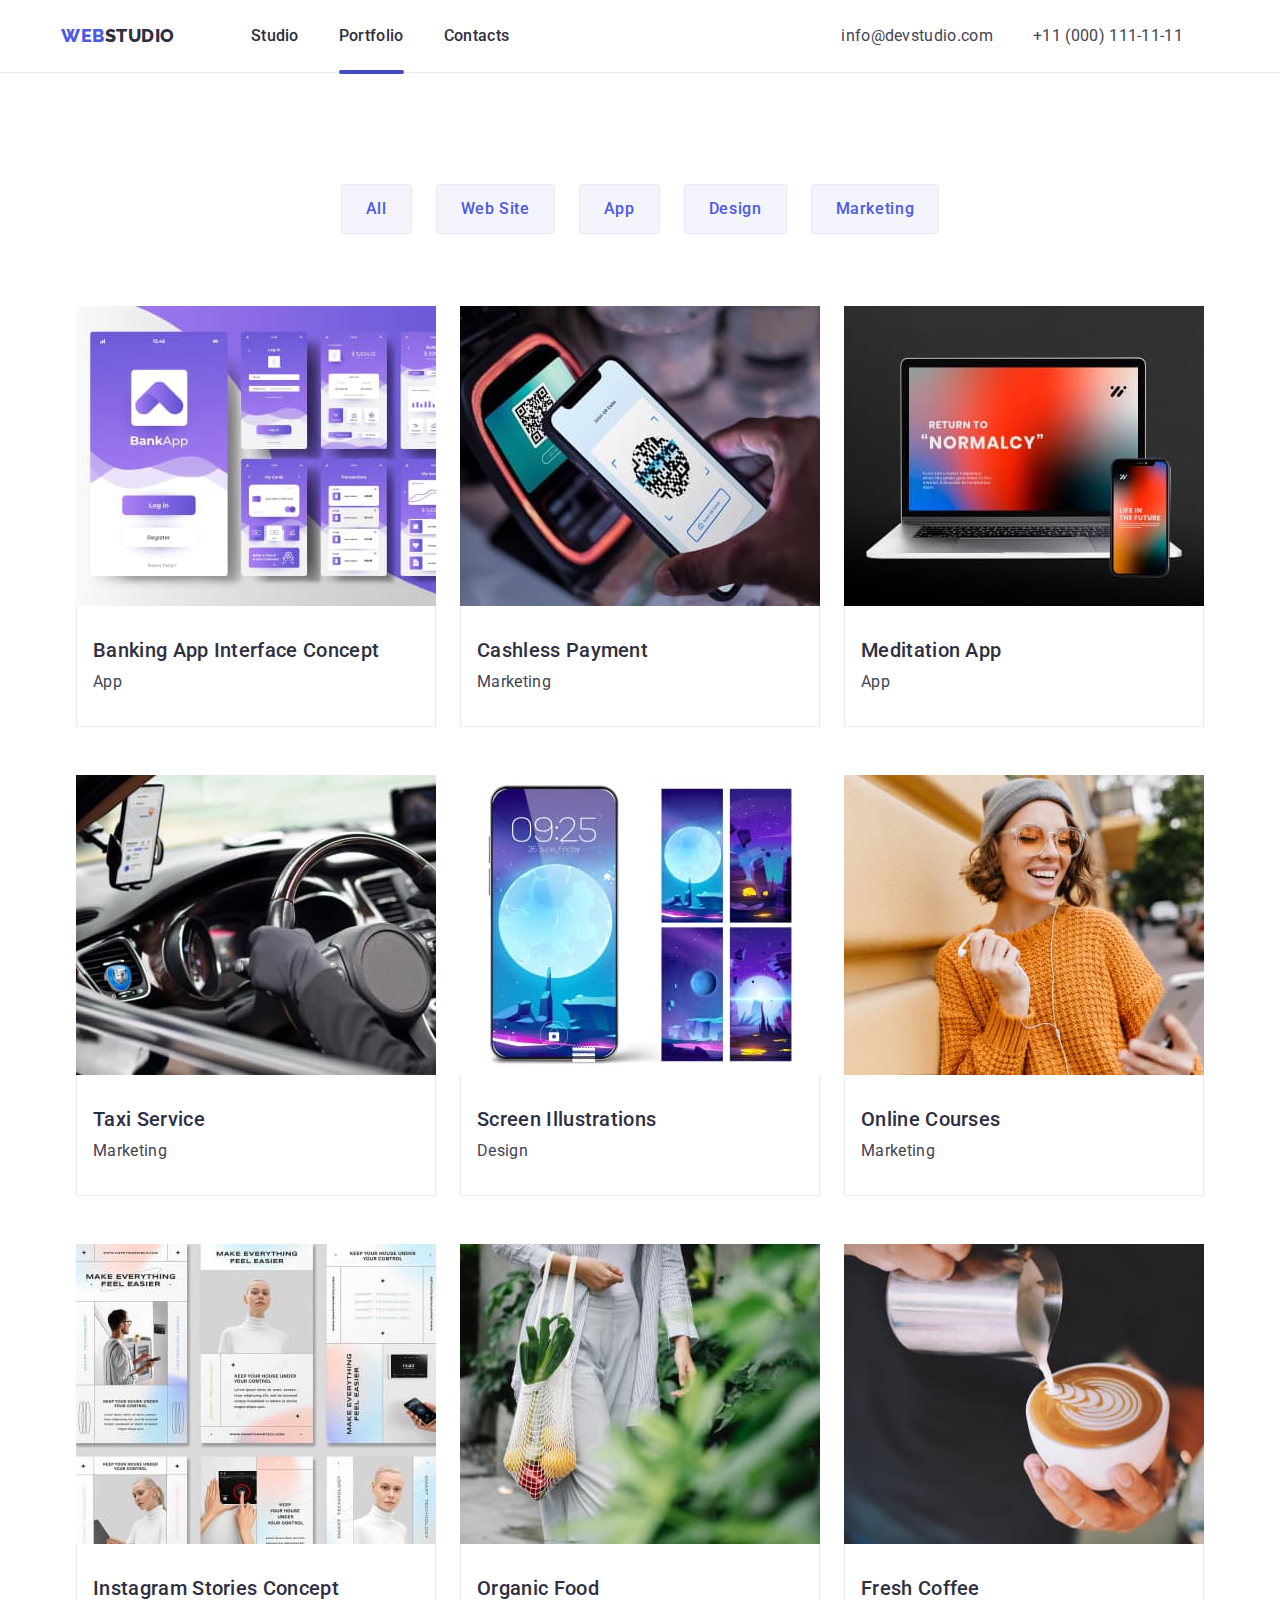
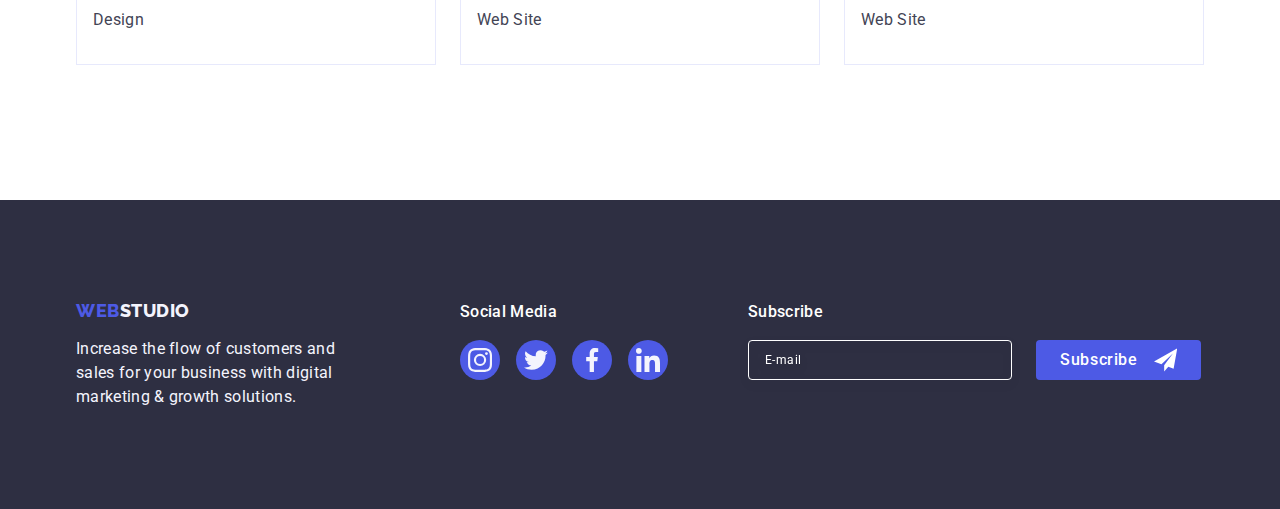
==== portfolio.html @ b453bfcc "initial" ====
<!DOCTYPE html>
<html lang="en">
<head>
  <meta charset="UTF-8">
    <meta name="viewport" content="width=device-width, initial-scale=1.0">
    <title>WEBSTUDIO</title>
    <link rel="preconnect" href="https://fonts.googleapis.com">
    <link rel="preconnect" href="https://fonts.gstatic.com" crossorigin>
    <link href="https://fonts.googleapis.com/css2?family=Roboto:wght@400;500;700;900&display=swap" rel="stylesheet">
    <link href="https://fonts.googleapis.com/css2?family=Raleway:wght@400;500;700;800;900&display=swap" rel="stylesheet">   
    <link rel="stylesheet" href="https://cdnjs.cloudflare.com/ajax/libs/modern-normalize/1.1.0/modern-normalize.min.css"/>
    <link rel="stylesheet" href="./css/styles.css" />
</head> 
  
<body>
  <header class="page-header">
    <div class="page-header-container">
      <nav class="page-navigation"> 
        <a href="./index.html" class="header-logo link">Web<span class="header-logo-second">Studio</span></a>
        <ul class="menu list">
          <li class="menu-item">
             <a href="./index.html" class="menu-link link">Studio</a></li>
          <li class="menu-item">
             <a href="./portfolio.html" class="menu-link link active">Portfolio</a></li>
          <li class="menu-item">
             <a href="" class="menu-link link">Contacts</a></li>
        </ul>
      </nav> 
      <address class="header-adress">
        <ul class="header-asdress-list list">
             <li class="menu-item">
               <a class="header-contacts link" href="mailto:info@devstudio.com">info@devstudio.com</a></li>
              <li class="menu-item">
                <a class="header-contacts link" href="tel:+110001111111">+11 (000) 111-11-11</a></li>
        </ul>
      </address>  
    </div>
  </header>
  
<main>
  <section class="portfolio">
   <div class="container">
    <h1 class="project-title">portfolio</h1>
    <ul class="portfolio-filter list">
          <li class="filter-item">
             <button class="filter-btn button" type="button">All</button></li>
          <li class="filter-item">
             <button class="filter-btn button" type="button">Web Site</button></li>
          <li class="filter-item">
             <button class="filter-btn button" type="button">App</button></li>
          <li class="filter-item">
              <button class="filter-btn button" type="button">Design</button></li>
          <li class="filter-item">
              <button class="filter-btn button" type="button">Marketing</button></li>
    </ul>

    <ul class="portfolio-projects-list list">
      <li class="projects-item">
        <a class="projects-link link" href="">
          <div class="project-image-wrapper">
          <img src="./img/8.jpg" width="360" alt="Banking App Interface Concept">
          <p class="overlay overlay-text">14 Stylish and User-Friendly App Design Concepts · Task Manager App · Calorie Tracker App · Exotic Fruit Ecommerce App · Cloud Storage App</p>
        </div>
          <div class="projects-text-content">
            <h2 class="section-title-projects">Banking App Interface Concept</h2>
            <p class="text-projects">App</p>
          </div>
        </a>
      </li>

      <li class="projects-item">
        <a class="projects-link link" href="">
          <div class="project-image-wrapper">
          <img src="./img/9.jpg" width="360" alt="Cashless Payment">
          <p class="overlay overlay-text">14 Stylish and User-Friendly App Design Concepts · Task Manager App · Calorie Tracker App · Exotic Fruit Ecommerce App · Cloud Storage App</p>
        </div>
          <div class="projects-text-content">
            <h2 class="section-title-projects">Cashless Payment</h2>
            <p class="text-projects">Marketing</p>
        </div>
        </a> 
      </li>
      <li class="projects-item">
        <a class="projects-link link" href="">
          <div class="project-image-wrapper">
         <img src="./img/10.jpg" width="360" alt="Meditation App">
         <p class="overlay overlay-text">14 Stylish and User-Friendly App Design Concepts · Task Manager App · Calorie Tracker App · Exotic Fruit Ecommerce App · Cloud Storage App</p>
        </div>
         <div class="projects-text-content">
          <h2 class="section-title-projects">Meditation App</h2>
          <p class="text-projects">App</p>
        </div>
        </a> 
      </li>

      <li class="projects-item">
        <a class="projects-link link" href="">
          <div class="project-image-wrapper">
         <img src="./img/11.jpg" width="360" alt="Taxi Service">
         <p class="overlay overlay-text">14 Stylish and User-Friendly App Design Concepts · Task Manager App · Calorie Tracker App · Exotic Fruit Ecommerce App · Cloud Storage App</p>
        </div>
         <div class="projects-text-content">
          <h2 class="section-title-projects">Taxi Service</h2>
          <p class="text-projects">Marketing</p>
        </div>
        </a> 
      </li>

      <li class="projects-item">
        <a class="projects-link link" href="">
          <div class="project-image-wrapper">
          <img src="./img/12.jpg" width="360" alt="Screen Illustrations">
          <p class="overlay overlay-text">14 Stylish and User-Friendly App Design Concepts · Task Manager App · Calorie Tracker App · Exotic Fruit Ecommerce App · Cloud Storage App</p>
        </div>
          <div class="projects-text-content">
            <h2 class="section-title-projects">Screen Illustrations</h2>
            <p class="text-projects">Design</p>
          </div>
        </a>
      </li>

      <li class="projects-item">
        <a class="projects-link link" href="">
          <div class="project-image-wrapper">
         <img src="./img/13.jpg" width="360" alt="Online Courses">
         <p class="overlay overlay-text">14 Stylish and User-Friendly App Design Concepts · Task Manager App · Calorie Tracker App · Exotic Fruit Ecommerce App · Cloud Storage App</p>
        </div>
         <div class="projects-text-content">
          <h2 class="section-title-projects">Online Courses</h2>
          <p class="text-projects">Marketing</p>
         </div>
         </a>
      </li>
  
      <li class="projects-item"> 
        <a class="projects-link link" href="">
          <div class="project-image-wrapper">
         <img src="./img/14.jpg" width="360" alt="Instagram Stories Concept">
         <p class="overlay overlay-text">14 Stylish and User-Friendly App Design Concepts · Task Manager App · Calorie Tracker App · Exotic Fruit Ecommerce App · Cloud Storage App</p>
        </div>
         <div class="projects-text-content">
          <h2 class="section-title-projects">Instagram Stories Concept</h2>
          <p class="text-projects">Design</p>
         </div>
        </a>
      </li>

      <li class="projects-item"> 
        <a class="projects-link link" href="">
          <div class="project-image-wrapper">
         <img src="./img/15.jpg" width="360" alt="Organic Food">
         <p class="overlay overlay-text">14 Stylish and User-Friendly App Design Concepts · Task Manager App · Calorie Tracker App · Exotic Fruit Ecommerce App · Cloud Storage App</p>
        </div>
         <div class="projects-text-content">
          <h2 class="section-title-projects">Organic Food</h2>
          <p class="text-projects">Web Site</p>
        </div>
        </a>
      </li>

      <li class="projects-item"> 
        <a class="projects-link link" href="">
          <div class="project-image-wrapper">
         <img src="./img/16.jpg" width="360" alt="Fresh Coffee">
         <p class="overlay overlay-text">14 Stylish and User-Friendly App Design Concepts · Task Manager App · Calorie Tracker App · Exotic Fruit Ecommerce App · Cloud Storage App</p>
        </div>
         <div class="projects-text-content">
          <h2 class="section-title-projects">Fresh Coffee</h2>
          <p class="text-projects">Web Site</p>
         </div>
        </a>
      </li>
    </ul>
   
   </section>
  </main>


  <footer class="footer">
    <div class="container footer-container">
      <div>
        <a class="footer-logo link" href="./index.html">Web<span class="footer-logo-second">Studio</span></a>
        <p class="footer-text">Increase the flow of customers and sales for your business with digital marketing & growth
          solutions.</p>
      </div>
      <div class="social-media-wrapper">
        <p class="social-media-text">Social Media</p>
        <ul class="social-media-list list">
          <li class="social-media-icon">
            <a href="" class="social-media-icon-link">
              <svg class="social-media-logo" aria-label="icon-instagram" width="24" height="24">
                <use href="./img/icons.svg#icon-instagram"></use>
              </svg>
            </a>
          </li>
          <li class="social-media-icon">
            <a href="" class="social-media-icon-link">
              <svg class="social-media-logo" aria-label="icon-twitter" width="24" height="24">
                <use href="./img/icons.svg#icon-twitter"></use>
              </svg>
            </a>
          <li class="social-media-icon">
            <a href="" class="social-media-icon-link">
              <svg class="social-media-logo" aria-label="icon-facebook" width="24" height="24">
                <use href="./img/icons.svg#icon-facebook"></use>
              </svg>
            </a>
          </li>
          <li class="social-media-icon">
            <a href="" class="social-media-icon-link">
              <svg class="social-media-logo" aria-label="icon-linkedin" width="24" height="24">
                <use href="./img/icons.svg#icon-linkedin"></use>
              </svg>
            </a>
          </li>
          </svg>
        </ul>
      </div>
      <div class="footer-subscribe-wrapper">
        <p class="footer-subscribe-text">Subscribe</p>
        <form class="footer-subscribe-form">
          <label class="footer-subscribe-label">
            <input
              class="footer-subscribe-input"
              type="email"
              name="email-field"
              placeholder="E-mail"
            />
          </label>
          <button
            type="submit"
            name="email-subscribe-button"
            class="footer-subscribe-button"
          >
            Subscribe
            <svg
              class="footer-subscribe-icon"
              width="24"
              height="24"
            >
              <use href="./img/icons.svg#icon-send"></use>
            </svg>
          </button>
        </form>
      </div>
    </div>
   </footer>
</body>
</html>
---- css/styles.css ----
:root {
  --main-shrift: "Roboto", sans-serif;
  --secondary-shrift: "Raleway", sans-serif ;
  --text-color: #434455;
  --titletext-color: #2E2F42;
  --blue-color: #4D5AE5;
  --white-color: #FFFFFF;
  --change-color: #404bbf;
  --backgound-cloud:#F4F4FD;
  --border-line: #E7E9FC;
  --color-light-slate: #8e8f99;
  --transform-item-hover: 250ms cubic-bezier(0.4, 0, 0.2, 1);
}

*,
*::before,
*::after {
  box-sizing: border-box;
}

html {
  box-sizing:border-box
}

.list {
  list-style: none;
}

.link {
  text-decoration: none;
}

.button {
  cursor: pointer;
}

h1,
h2,
h3,
h4,
p {
  margin-top: 0;
  margin-bottom: 0;
}

ul,
ol {
  margin-top: 0;
  margin-bottom: 0;
  padding-left: 0;
}

img {
  display: block;
}

body {
  font-family: var(--main-shrift);
  font-style: normal;
  font-weight: 400;
  font-size: 16px;
  line-height: 1.5;
  letter-spacing: 0.02em;
  color: var(--text-color);  
  background-color: var(--white-color);
}

.container {
  width: 1158px;
  margin:  0 auto;
  padding: 15px;
}

.section {
  padding-top: 120px;
  padding-bottom: 120px;
} 

.title {
  margin-bottom: 8px; 
}

.visually-hidden {
  position: absolute;
  width: 1px;
  height: 1px;
  margin: -1px;
  border: 0;
  padding: 0;
  white-space: nowrap;
  clip-path: inset(100%);
  clip: rect(0 0 0 0);
  overflow: hidden;
}
/* =================AKTIVNOSTI================= */

.button {
  font-weight: 500;
  align-items: center;
  text-align: center;
  letter-spacing: 0.04em;
  color: var(--blue-color);
  background-color: var(--white-color);
}
 
.hero-btn {
  display: block;
  min-width: 169px;
  height: 56px;
  margin-left: auto;
  margin-right: auto;
  padding: 16px 32px;
  box-shadow: 0px 4px 4px rgba(0, 0, 0, 0.15);
  border: none;
  border-radius: 4px;
  cursor: pointer;
  font-family: var(--main-shrift);
  font-style: normal;
  font-weight: 500;
  font-size: 16px;
  line-height: 1.5;
  align-items: center;
  letter-spacing: 0.04em;
  color: var(--white-color);
  background-color: var(--blue-color);
  transition: background-color var(--transform-item-hover);
}

.hero-btn:hover,
.hero-btn:focus {
  background-color: var(--change-color);
}


.filter-btn {
  padding: 12px 24px;
  border: 1px solid var(--border-line);
  border-radius: 4px;
  font-family: var(--main-shrift);
  font-style: normal;
  font-weight: 500;
  font-size: 16px;
  line-height: 1.5;
  align-items: center;
  text-align: center;
  letter-spacing: 0.04em;
  color: var(--blue-color);
  background-color: var(--backgound-cloud);
  transition: background-color var(--transform-item-hover),
  color var(--transform-item-hover), box-shadow var(--transform-item-hover);
 }

 .filter-btn:hover {
  background-color: var(--change-color);
  color: #ffffff;
  box-shadow: 0px 3px 1px rgba(0, 0, 0, 0.1), 0px 2px 1px rgba(0, 0, 0, 0.08),
    0px 2px 2px rgba(0, 0, 0, 0.12);
  border: none;
}

.filter-btn:focus {
  background: var(--change-color);
  color: #ffffff;
  box-shadow: 0px 3px 1px rgba(0, 0, 0, 0.1), 0px 2px 1px rgba(0, 0, 0, 0.08),
    0px 2px 2px rgba(0, 0, 0, 0.12);
  border: none;
}

.menu-link-text-content {
padding-top: 32px;
padding-bottom: 32px;
border: 1px solid var(--border-line);
border-top: none;
}

.section-title {
  margin-bottom: 72px;
  text-align: center;
  font-weight: 700;
  font-size: 36px;
  line-height: 1.11;
  text-transform: capitalize;  
  color: var(--titletext-color);
  }

  
/* =================/AKTIVNOSTI================= */

/* =================HEADER================= */
.page-header {
  border-bottom: 1px solid #e7e9fc;
} 

.page-header-container {
  display: flex;
  align-items: center;
  width: 1158px;
  margin:  0 auto;
}

.page-navigation {
  display: flex;
  align-items: center; 
  font-weight: 500;
  text-decoration: none;
  color: var(--titletext-color);
} 
.active{
  position: relative;
}

.active::after {
  content: "";
  position: absolute;
  width: 100%;
  height: 4px;
  background-color: var(--change-color);
  border-radius: 2px;
  left: 0;
  bottom: -2px;}
  
.page-navigation:hover,
.page-navigation:focus {
  color: var(--change-color);
  background-color: var(--white-color);
  }

.header-logo {
  margin-right: 76px;
  font-family: var(--secondary-shrift);
  font-weight: 800;
  font-size: 18px;
  line-height: 1.2;
  letter-spacing: 0.03em;
  text-transform: uppercase;
  text-decoration: none;
  color: var(--blue-color);
}

.header-logo:hover,
.header-logo:focus {
  color: var(--change-color);
  }

.header-logo-second {
  font-family: var(--secondary-shrift);
  font-weight: 800;
  font-size: 18px;
  line-height: 1,17;
  align-items: center;
  letter-spacing: 0.03em;
  text-transform: uppercase;
  color: var(--titletext-color);
}

.menu {
  display: flex;
  gap: 40px;
}

.menu-item {
  display: flex;
  gap: 70px;
  color: var(--titletext-color);
  letter-spacing: 0.02em;
}


.menu-link {
  padding-top: 24px;
  padding-bottom: 24px;
  font-weight: 500;
  color: var(--titletext-color);
  position: relative;
  transition: color var(--transform-item-hover);
}

.menu-link:hover,
.menu-link:focus {
color: var(--change-color);
background-color: var(--white-color);
}

.header-asdress-list {
  display: flex;
  gap: 40px;
  margin-left: 332px;

}
 .header-contacts {
  display: flex;
  gap: 40px;
  color: var(--text-color);  
  font-style: normal;
  transition: color var(--transform-item-hover);
}  
  

.header-contacts:hover{
  color:var(--change-color);
}
.header-contact:focus{
  color:var(--change-color);
}
/* =================/HEADER================= */

/* =================HERO================= */

.hero-oder {
 padding-top: 188px;
 padding-bottom: 188px;
 background-color: var(--titletext-color);
 background-image: linear-gradient(
  rgba(46, 47, 66, 0.7),
  rgba(46, 47, 66, 0.7)
),
url('../img/people-office.jpg');;
 background-repeat: no-repeat;
 background-position: center;
 background-size: cover;
 width: 1440px;
 height: 600px;
 margin: 0 auto;
}
 
.hero-title {
  max-width: 496px; 
  margin-left: auto;
  margin-right: auto;
  margin-bottom: 48px;
  font-family: var(--main-shrift);
  font-weight: 700;
  font-size: 56px;
  line-height: 1.17;
  letter-spacing: 0.02em;
  text-align: center;
  color: var(--white-color);
  
}
/* =================/HERO================= */


/* =================Feature================= */

.section-feature {
padding: 120px 0;
}

.feature-list {
  display: flex;
  align-items: flex-start;
  padding: 0px;
  gap: 24px;

}
.feature-list .item {
  width: 264px;
}

.feature-list .text {
  
  color: var(--text-color);
  line-height: 1.5;
  }
  .feature-wrapper {
    display: flex;
    align-items: center;
    justify-content: center;
    height: 112px;
    border-radius: 4px;
    background-color: var(--backgound-cloud);
    margin-bottom: 8px;
  }
/* =================projects================= */

.section-projects {
  padding-top: 0; 
  padding-bottom: 120px;
  top: 1016px;
  left: 156px;
  justify-content: center;
}


.projects-list {
  display: flex;
  gap: 24px;
  align-items: flex-start;
  padding: 0px;
  } 

.projects-list >.item {
  color: var(--text-color);
  list-style: none;
}
/* =================/projects================= */

/* =================our team================= */

.team {
  background-color: var(--backgound-cloud);
  padding: 120px 0;
}

.team-title {
  color: var(--titletext-color);
  font-weight: 700;
  font-size: 36px;
  line-height: 1.11;
  text-align: center;
  letter-spacing: 0.02em;
  text-transform: capitalize;
  margin-bottom: 72px;
}

.team-list {
  background-color: var(--backgound-cloud);
  display: flex;
  gap: 24px;
}

.team-item {
  background-color: var(--white-color);
  box-shadow: 0px 2px 1px 0px rgba(46, 47, 66, 0.08),
    0px 1px 1px 0px rgba(46, 47, 66, 0.16),
    0px 1px 6px 0px rgba(46, 47, 66, 0.08);
  border-radius: 0px 0px 4px 4px;
}

.team-wrapper {
  padding: 32px 0;
}

.team-specialist {
  color: var(--titletext-color);
  font-weight: 500;
  font-size: 20px;
  line-height: 1.2;
  letter-spacing: 0.02em;
  text-align: center;
  margin-bottom: 8px;
}

.team-job-title {
  color: var(--text-color);
  font-weight: 400;
  font-size: 16px;
  line-height: 1.5;
  text-align: center;
  margin-bottom: 8px;
}

.team-list-icons {
  display: flex;
  align-items: center;
  justify-content: center;
  gap: 24px;
}

.team-item-icon {
  width: 40px;
  height: 40px;
}

.team-link-icon {
  display: flex;
  align-items: center;
  justify-content: center;
  width: 100%;
  height: 100%;
  background-color: var( --blue-color);
  border-radius: 50%;
  transition: background-color var(--transform-item-hover);
}

.team-link-icon:hover,
.team-link-icon:focus {
  background-color: var(--change-color);
}

.team-icon {
  fill: var(--backgound-cloud);
}
 
/* =================/our team================= */
/* =================customers================ */
.customers {
  padding: 120px 0;
}

.customers-title {
  color: var(--titletext-color);
  font-weight: 700;
  font-size: 36px;
  line-height: 1.11;
  text-align: center;
  letter-spacing: 0.02em;
  margin-bottom: 72px;
}

.customers-list {
  display: flex;
  align-items: center;
  justify-content: center;
  gap: 24px;
}

.customers-item {
  width: 168px;
  height: 88px;
}

.customers-link {
  display: flex;
  justify-content: center;
  align-items: center;
  width: 100%;
  height: 100%;
  color: var(--color-light-slate);
  border-radius: 4px;
  border: 1px solid var(--color-light-slate);
  transition: border-color 250ms cubic-bezier(0.4, 0, 0.2, 1),
    color 250ms cubic-bezier(0.4, 0, 0.2, 1);
  fill: currentColor;
}

.customers-link:hover,
.customers-link:focus {
  color: var(--change-color);
  border-color: var(--change-color);
  fill: var(--change-color);
}

/* =================/customers================ */

/* =================portfolio================= */

.portfolio {
  padding-top: 96px;
  padding-bottom: 120px;
}

.portfolio-filter {
  margin-bottom: 72px; 
  display: flex; 
  justify-content: center;
  gap: 24px;
  
}

.project-title {
  position: absolute;
  width: 1px;
  height: 1px;
  margin: -1px;
  border: 0;
  padding: 0;
  white-space: nowrap;
  clip-path: inset(100%);
  clip: rect(0 0 0 0);
  overflow: hidden;
}


.filter-item {
  text-decoration: none;
}

.portfolio-projects-list {
  display: flex;
  flex-wrap: wrap;
  column-gap: 24px;
  row-gap: 48px; 
 }

 .projects-item {
  width: calc((100% - 48px) / 3);
  transition: box-shadow var(--transform-item-hover);
}

.projects-link {
  color: var(--titletext-color);
  transition: box-shadow var(--transform-item-hover);
}

.projects-item:hover{
  box-shadow: 0px 1px 6px rgba(46, 47, 66, 0.08),
    0px 1px 1px rgba(46, 47, 66, 0.16), 0px 2px 1px rgba(46, 47, 66, 0.08);
}

.projects-item:hover .overlay{
  transform: translateY(0);
}

.projects-link:hover .overlay{
  transform: translateY(0);
}

.projects-link:focus .overlay{
  transform: translateY(0);
}

.projects-text-content {
  padding: 32px 16px;
  border: 1px solid var(--border-line);
  border-top: none;
 }

.section-title-projects {
margin-bottom: 8px;
font-weight: 500;
font-size: 20px;
line-height: 1.2;
color: var(--titletext-color);
} 

.text-projects {
  color: var(--text-color);
}   

.overlay{
  display: block;
  position: absolute;
  overflow: auto;
  top: 0;
  left: 0;
  font-size: 16px;
  line-height: 1.5;
  letter-spacing: 0.02em;
  color: var(--backgound-cloud);
  padding: 40px 32px;
  width: 100%;
  height: 100%;
  transform: translateY(100%);
  padding: 40px 32px;
  background-color: var(--blue-color);
  transition: transform 250ms cubic-bezier(0.4, 0, 0.2, 1);
}

.overlay-text{
color:#F4F4FD
}

.project-image-wrapper{
  position: relative;
  overflow: hidden;
}

.projects-item:hover .overlay{
  transform:translate(0,0);
}
.projects-link:focus .overlay{
  transform:translate(0,0);
}

/* =================/portfolio================= */
 
/* =================footer================= */
.footer {
  background-color: var(--titletext-color);
}

 .footer-container{
    display: flex;
    padding-top: 100px;
    padding-bottom: 100px;
  }

.footer-logo {
  display: inline-block;
  font-family: 'Raleway', sans-serif;
  font-weight: 800;
  font-size: 18px;
  line-height: 1.17;
  letter-spacing: 0.03em;
  text-transform: uppercase;
  display: inline-block;
  margin-bottom: 16px;
 color: var(--blue-color);
}

.footer-logo-second {
  color: var(--backgound-cloud);
  margin-top: 101.5px;
} 


.footer-text {
  font-weight: 400;
  font-size: 16px;
  line-height: 1.5;
  width: 264px;
  color: var(--backgound-cloud);
}

.social-media-wrapper{
  width: 208px;
  height: 80px;
  margin-left: 120px;
}
.social-media-text{
  font-weight: 500;
  font-size: 16px;
  line-height: 1.5;
  color: var(--white-color);
  margin-bottom: 16px;
}

.social-media-icon {
  width: 40px;
  height: 40px
}
.social-media-icon-link {
  display: flex;
  align-items: center;
  justify-content: center;
  border-radius: 50%;
  width: 100%;
  height: 100%;
  background-color: var(--blue-color);
  transition: background-color 250ms cubic-bezier(0.4, 0, 0.2, 1);
}
.social-media-logo {
  fill: var(--backgound-cloud);
}
.social-media-icon-link:hover,
.social-media-icon-link:focus{
  background-color:var(--change-color) ;
}

.social-media-list{
  display: flex;
  align-items: center;
  justify-content: start;
  gap: 16px;
}
 
.backdrop {
  position: fixed;
  top: 0;
  left: 0;
  width: 100%;
  height: 100%;
  background-color: rgba(46, 47, 66, 0.4);
  transition: opacity 250ms cubic-bezier(0.4, 0, 0.2, 1),
    visibility 250ms cubic-bezier(0.4, 0, 0.2, 1);
}

.backdrop.is-hidden {
  opacity: 0;
  pointer-events: none;
  visibility: hidden;
}

.modal {
  max-width: 408px;
  position:absolute;
  top: 50%;
  left: 50%;
  transform: translateX(-50%) translateY(-50%);
  width: 408px;
  min-height: 584px;
  border-radius: 4px;
  box-shadow: 0px 2px 1px 0px rgba(0, 0, 0, 0.2),
    0px 1px 3px 0px rgba(0, 0, 0, 0.12), 0px 1px 1px 0px rgba(0, 0, 0, 0.14);
  background-color:#fcfcfc;
  transition: transform 250ms cubic-bezier(0.4, 0, 0.2, 1);
  padding: 72px 24px 24px 24px;
}

.modal-button {
  padding: 0;
  position: absolute;
  top: 24px;
  right: 24px;
  display: flex;
  justify-content: center;
  align-items: center;
  width: 24px;
  height: 24px;
  border-radius: 50%;
  border: 1px solid rgba(0, 0, 0, 0.1);
  background-color: #e7e9fc;
  transition: background-color var(--transform-item-hover),
}

.modal-button:hover,
.modal-button:focus {
  background-color: #E7E9FC;
  border: none;
}
 
.footer-subscribe-label{
  width: 264px;
height: 40px;
flex-shrink: 0;
}

.footer-subscribe-wrapper {
  margin-top: 0;
  margin-left: 80px;
  width: 264px;
  height: 40px;
  flex-shrink: 0;
}

.footer-subscribe-text {
  font-weight: 500;
  font-size: 16px;
  line-height: 1.5;
  color: #ffffff;
  margin-bottom: 16px;
}

.footer-subscribe-form {
  display: flex;
  flex-direction: row;
  gap: 24px;
}

.footer-subscribe-input {
  font-weight: 400;
  font-size: 12px;
  line-height: 1.5;
  letter-spacing: 0.04em;
  color: var(--white-color);
  background-color: transparent;
  width: 100%;
  min-height: 40px;
  flex-shrink: 0;
  padding-left: 16px;
  border-radius: 4px;
  border: 1px solid var(--white-color);
  filter: drop-shadow(0px 4px 4px rgba(0, 0, 0, 0.15));
  outline: none;
}

.footer-subscribe-input::placeholder {
  color: var(--white-color);
}

.footer-subscribe-button {
  font-family: 'Roboto', sans-serif;
  font-weight: 500;
  font-size: 16px;
  line-height: 1.5;
  letter-spacing: 0.04em;
  color: var(--white-color);
  background-color: var(--blue-color);
  display: flex;
  align-items: center;
  justify-content: center;
  text-align: center;
  height: 40px;
  min-width: 165px;
  padding: 8px 24px;
  border: none;
  border-radius: 4px;
  cursor: pointer;
  transition: background-color var(--transform-item-hover);
  margin-left: auto;
  margin-right: auto;
}

.footer-subscribe-button:hover,
.footer-subscribe-button:focus {
  background-color: var(--change-color);
}

.footer-subscribe-icon {
  fill: var(--white-color);
  margin-left: 16px;
}

.modal-title {
  color: var(--titletext-color);
  font-weight: 500;
  font-size: 16px;
  line-height: 1.5;
  letter-spacing: 0.32px;
  text-align: center;
  margin-bottom: 16px;
  display: block;
}

.modal-wrapper {
  margin-bottom: 8px;
}

.modal-label {
  color: var(--color-light-slate);
  font-size: 12px;
  line-height: 1.17;
  letter-spacing: 0.04em;
  display: block;
  margin-bottom: 4px;
}

.modal-icon-wrapper {
  position: relative;
}

.modal-input {
  width: 100%;
  height: 40px;
  flex-shrink: 0;
  border-radius: 4px;
  border: 1px solid rgba(46, 47, 66, 0.4);
  background-color: transparent;
  padding-left: 38px;
  outline: transparent;
  transition: border-color 250ms cubic-bezier(0.4, 0, 0.2, 1);
}

.modal-input:focus {
  border-color: var(--blue-color);
}

.modal-input:focus + .modal_icon {
  fill: var(--blue-color);
}

.modal_icon {
  fill: var(--titletext-color);
  position: absolute;
  left: 16px;
  top: 50%;
  transform: translateY(-50%);
  transition: fill 250ms cubic-bezier(0.4, 0, 0.2, 1);
}

.modal-text-field-wrapper {
  margin-bottom: 16px;
}

.modal-text-field {
  font-weight: 400;
  font-size: 12px;
  line-height: 1.17;
  letter-spacing: 0.04em;
  width:100%;
  min-height: 120px;
  padding: 8px 16px;
  flex-shrink: 0;
  border-radius: 4px;
  border: 1px solid rgba(46, 47, 66, 0.4);
  outline: transparent;
  resize: none;
  transition: border-color 250ms cubic-bezier(0.4, 0, 0.2, 1);
  color: rgba(46, 47, 66, 0.4);
  background-color: transparent;
}

.modal-text-field::placeholder {
  color: rgba(46, 47, 66, 0.4);
}

.modal-text-field:focus {
  border-color: var(--titletext-color);
}

.modal-check-wrapper {
  margin-bottom: 24px;
}

.modal-check-input:checked + .modal-check-text .modal-check-box {
  background-color: var(--change-color);
  border: none;
  fill: var(--text-color);
}

.modal-check-text {
  color: var(--color-light-slate);
  font-size: 12px;
  line-height: 1.17;
  letter-spacing: 0.04em;
  cursor: pointer;
}

.modal-check-box {
  width: 16px;
  height: 16px;
  border-radius: 2px;
  border: 1px solid rgba(46, 47, 66, 0.4);
  margin-right: 8px;
  display: inline-flex;
  align-items: center;
  justify-content: center;
  fill: transparent;
  transition: background-color 250ms cubic-bezier(0.4, 0, 0.2, 1),
    border 250ms cubic-bezier(0.4, 0, 0.2, 1),
    fill 250ms cubic-bezier(0.4, 0, 0.2, 1);
  cursor: pointer;
}

.modal-check-input:focus + .modal-check-text .modal-check-box {
  border-color: var(--change-color);
}

.modal-link-text {
  margin-left: 4px;
  color: var(--blue-color);
  text-decoration: underline;
  transition: color 250ms cubic-bezier(0.4, 0, 0.2, 1);
}

.modal-link-text:hover,
.modal-link-text:focus {
  color: var(--change-color);
}

.modal-button-submit {
  font-family: 'Roboto', sans-serif;
  font-size: 16px;
  font-weight: 500;
  line-height: 1.5;
  letter-spacing: 0.04em;
  min-width: 169px;
  height: 56px;
  border-radius: 4px;
  background-color: var(--blue-color);
  box-shadow: 0px 4px 4px 0px rgba(0, 0, 0, 0.15);
  padding: 16px 32px;
  margin: 0 auto;
  display: block;
  color: var(--white-color);
  text-align: center;
  border: none;
  cursor: pointer;
  transition: background-color 250ms cubic-bezier(0.4, 0, 0.2, 1);
}

.modal-button-submit:hover,
.modal-button-submit:focus {
  background-color: var(--change-color);
}
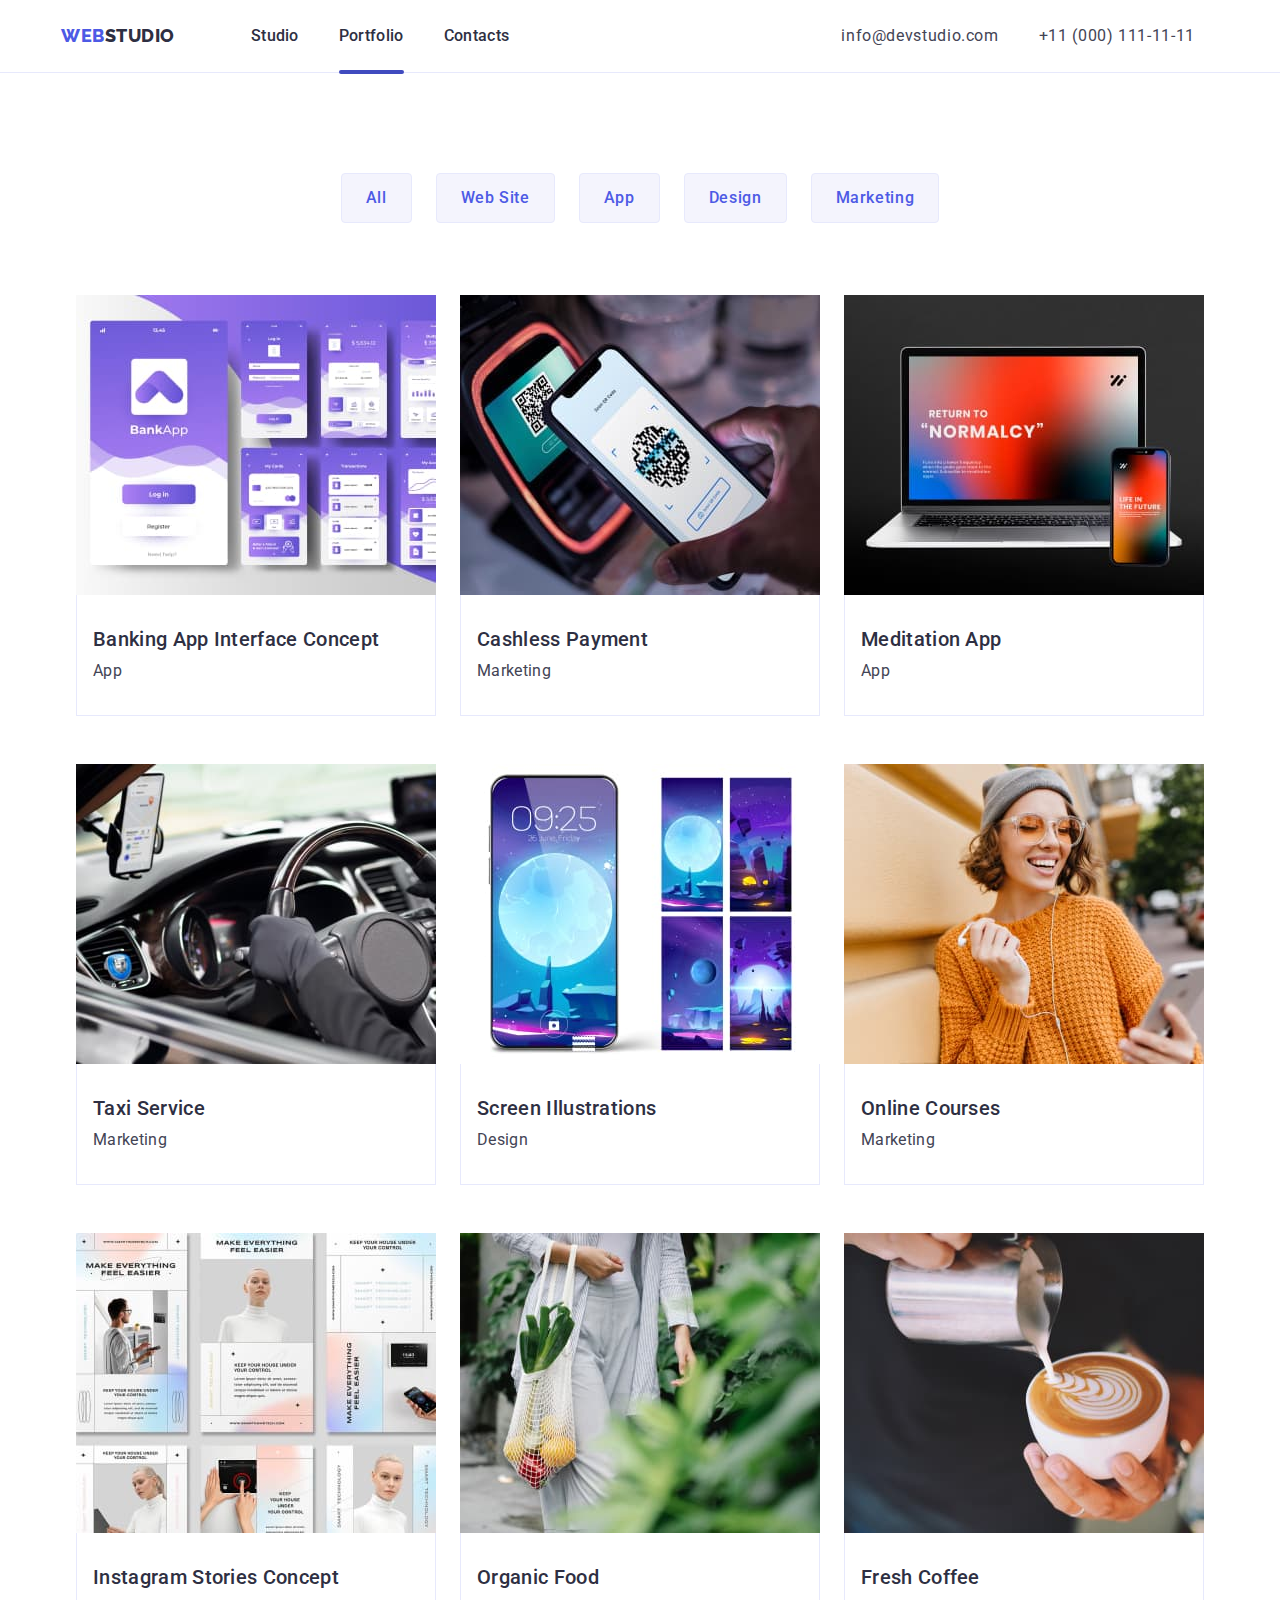
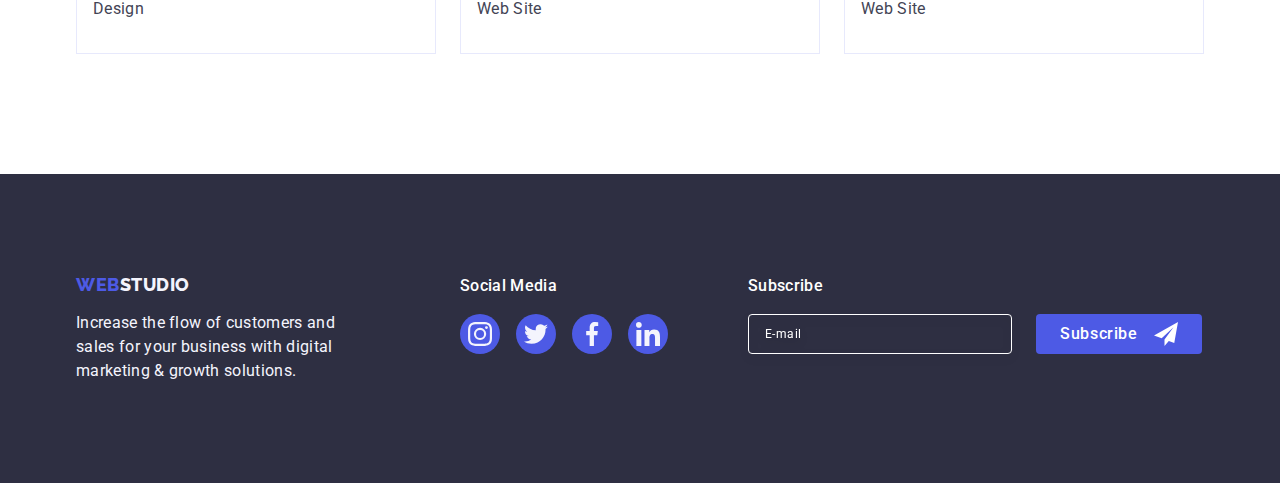
==== commit bd5636be: "workin" ====
--- a/portfolio.html
+++ b/portfolio.html
@@ -19,22 +19,108 @@
         <a href="./index.html" class="header-logo link">Web<span class="header-logo-second">Studio</span></a>
         <ul class="menu list">
           <li class="menu-item">
-             <a href="./index.html" class="menu-link link">Studio</a></li>
+             <a href="./index.html" class="menu-link link ">Studio</a></li>
           <li class="menu-item">
-             <a href="./portfolio.html" class="menu-link link active">Portfolio</a></li>
+             <a href="./portfolio.html" class="menu-link link  active">Portfolio</a></li>
           <li class="menu-item">
              <a href="" class="menu-link link">Contacts</a></li>
         </ul>
       </nav> 
       <address class="header-adress">
-        <ul class="header-asdress-list list">
-             <li class="menu-item">
+        <ul class="header-adress-list list">
+             <li class="header-contacts-item">
                <a class="header-contacts link" href="mailto:info@devstudio.com">info@devstudio.com</a></li>
-              <li class="menu-item">
+              <li class="header-contacts-item">
                 <a class="header-contacts link" href="tel:+110001111111">+11 (000) 111-11-11</a></li>
         </ul>
-      </address>  
-    </div>
+      </address>
+      <button class="mobile-menu__open js-open-menu" type="button">
+        <svg
+          class="mobile-menu__open-icon"
+          width="32"
+          height="22"
+        >
+          <use href="./img/icons.svg#menu-open"></use>
+        </svg>
+      </button>
+
+      <div class="mobile-menu__container js-menu-container">
+        <div class="mobile-menu__wrapper">
+          <button class="mobile-menu__close js-close-menu" type="button">
+            <svg
+              class="mobile-menu__close-icon"
+              width="8"
+              height="8"
+            >
+              <use href="./img/icons.svg#icon-modal-close"></use>
+            </svg>
+          </button>
+          <ul class="mobile-menu__list list">
+            <li class="mobile-menu__item">
+              <a class="mobile-menu__nav link" href="./index.html"
+                >Studio</a
+              >
+            </li>
+            <li class="mobile-menu__item">
+              <a class="mobile-menu__nav current link" href="./portfolio.html"
+                >Portfolio</a
+              >
+            </li>
+            <li class="mobile-menu__item">
+              <a class="mobile-menu__nav link" href="">Contacts</a>
+            </li>
+          </ul>
+          <address class="mobile-menu__contacts">
+            <ul class="mobile-menu__contacts-list list">
+              <li class="mobile-menu__contacts-item">
+                <a
+                  class="mobile-menu__contacts-tel link"
+                  href="tel:+110001111111"
+                  >+11 (000) 111-11-11</a
+                >
+              </li>
+              <li class="mobile-menu__contacts-item">
+                <a
+                  class="mobile-menu__contacts-mail link"
+                  href="mailto:info@devstudio.com"
+                  >info@devstudio.com</a
+                >
+              </li>
+            </ul>
+          </address>
+          <ul class="mobile-menu__social-list list">
+            <li class="mobile-menu__social-item">
+              <a class="mobile-menu__social-link link" href="">
+                <svg class="mobile-menu__social-icon" width="16" height="16">
+                  <use href="./img/icons.svg#icon-instagram"></use>
+                </svg>
+              </a>
+            </li>
+            <li class="mobile-menu__social-item">
+              <a class="mobile-menu__social-link link" href="">
+                <svg class="mobile-menu__social-icon" width="16" height="16">
+                  <use href="./img/icons.svg#icon-twitter"></use>
+                </svg>
+              </a>
+            </li>
+            <li class="mobile-menu__social-item">
+              <a class="mobile-menu__social-link link" href="">
+                <svg class="mobile-menu__social-icon" width="16" height="16">
+                  <use href="./img/icons.svg#icon-facebook"></use>
+                </svg>
+              </a>
+            </li>
+            <li class="mobile-menu__social-item">
+              <a class="mobile-menu__social-link link" href="">
+                <svg class="mobile-menu__social-icon" width="16" height="16">
+                  <use href="./img/icons.svg#icon-linkedin"></use>
+                </svg>
+              </a>
+            </li>
+          </ul>
+        </div>
+      </div>
+     </div>  
   </header>
   
 <main>
--- a/css/styles.css
+++ b/css/styles.css
@@ -71,6 +71,25 @@
   padding: 15px;
 }
 
+@media screen and (min-width: 428px) {
+  .container {
+    width: 428px;
+  }
+}
+
+@media screen and (min-width: 768px) {
+  .container {
+    width: 768px;
+  }
+}
+
+@media screen and (min-width: 1158px) {
+  .container {
+    width: 1158px;
+    padding: 0 15px;
+  }
+}
+
 .section {
   padding-top: 120px;
   padding-bottom: 120px;
@@ -79,6 +98,7 @@
 .title {
   margin-bottom: 8px; 
 }
+
 
 .visually-hidden {
   position: absolute;
@@ -265,6 +285,12 @@
   letter-spacing: 0.02em;
 }
 
+@media screen and (max-width: 767px) {
+  .menu-item {
+    display: none;
+  }
+}
+
 
 .menu-link {
   padding-top: 24px;
@@ -281,7 +307,7 @@
 background-color: var(--white-color);
 }
 
-.header-asdress-list {
+.header-adress-list {
   display: flex;
   gap: 40px;
   margin-left: 332px;
@@ -294,6 +320,51 @@
   font-style: normal;
   transition: color var(--transform-item-hover);
 }  
+@media screen and (max-width: 767px) {
+  .header-adress {
+    display: none;
+  }
+}
+
+@media screen and (min-width: 1158px) {
+  .header-adress-list {
+    padding-top: 24px;
+    padding-bottom: 24px;
+    display: flex;
+    gap: 40px;
+  }
+}
+.header-contacts-item{
+  display: flex;
+  gap: 70px;
+  color: var(--titletext-color);
+  letter-spacing: 0.02em;
+}
+
+@media screen and (max-width: 1157px) {
+  .header-contacts-item:first-child {
+    margin-bottom: 12px;
+  }
+}
+
+@media screen and (min-width: 768px) {
+  .header-contacts {
+    color: var(--text-color);
+    font-weight: 400;
+    font-size: 12px;
+    line-height: 1.17;
+    letter-spacing: 0.04em;
+    transition: color 250ms cubic-bezier(0.4, 0, 0.2, 1);
+  }
+}
+
+@media screen and (min-width: 1158px) {
+  .header-contacts {
+    font-size: 16px;
+    line-height: 1.5;
+    display: inline-block;
+  }
+}
   
 
 .header-contacts:hover{
@@ -302,25 +373,92 @@
 .header-contact:focus{
   color:var(--change-color);
 }
+
 /* =================/HEADER================= */
 
 /* =================HERO================= */
-
-.hero-oder {
- padding-top: 188px;
- padding-bottom: 188px;
- background-color: var(--titletext-color);
- background-image: linear-gradient(
-  rgba(46, 47, 66, 0.7),
-  rgba(46, 47, 66, 0.7)
-),
-url('../img/people-office.jpg');;
- background-repeat: no-repeat;
- background-position: center;
- background-size: cover;
- width: 1440px;
- height: 600px;
- margin: 0 auto;
+.hero{
+  background-color:var(--titletext-color) ;
+}
+@media screen and (max-width: 1157px) {
+  .hero {
+    padding: 112px 0;
+  }
+}
+
+@media screen and (min-width: 1158px) {
+  .hero {
+    padding: 188px 0;
+  }
+}
+
+.hero-img {
+  width: 100%;
+  background-position: center;
+  background-repeat: no-repeat;
+  background-size: cover;
+  background-image: linear-gradient(
+      rgba(46, 47, 66, 0.7),
+      rgba(46, 47, 66, 0.7)
+    ),
+    url('../img/people-office.jpg');
+}
+
+@media (min-device-pixel-ratio: 2),
+  (min-resolution: 192dpi),
+  (min-resolution: 2dppx) {
+  .hero__bg-image {
+    background-image: linear-gradient(
+        rgba(46, 47, 66, 0.7),
+        rgba(46, 47, 66, 0.7)
+      ),
+      url('../img/hero-mobile-2x.jpg');
+  }
+}
+
+@media screen and (min-width: 768px) {
+  .hero__bg-image {
+    width: 100%;
+    background-image: linear-gradient(
+        rgba(46, 47, 66, 0.7),
+        rgba(46, 47, 66, 0.7)
+      ),
+      url('../img/hero-tablet-1x.jpg');
+  }
+
+  @media (min-device-pixel-ratio: 2),
+    (min-resolution: 192dpi),
+    (min-resolution: 2dppx) {
+    .hero__bg-image {
+      background-image: linear-gradient(
+          rgba(46, 47, 66, 0.7),
+          rgba(46, 47, 66, 0.7)
+        ),
+        url('../img/hero-tablet-2x.jpg');
+    }
+  }
+}
+
+@media screen and (min-width: 1158px) {
+  .hero__bg-image {
+    width: 100%;
+    background-image: linear-gradient(
+        rgba(46, 47, 66, 0.7),
+        rgba(46, 47, 66, 0.7)
+      ),
+      url('../img/hero-desktop-1x.jpg');
+  }
+  @media (min-device-pixel-ratio: 2),
+    (min-resolution: 192dpi),
+    (min-resolution: 2dppx) {
+    .hero__bg-image {
+      background-image: linear-gradient(
+          rgba(46, 47, 66, 0.7),
+          rgba(46, 47, 66, 0.7)
+        ),
+        url('../img/hero-desktop-2x.jpg');
+    }
+  }
 }
  
 .hero-title {
@@ -337,42 +475,130 @@
   color: var(--white-color);
   
 }
+
+@media screen and (min-width: 768px) {
+  .hero-title {
+    font-size: 56px;
+    line-height: 1.07;
+    max-width: 496px;
+    margin: 0 auto 36px;
+  }
+}
+
+@media screen and (min-width: 1158px) {
+  .hero-title {
+    margin: 0 auto 48px;
+  }
+}
+
 /* =================/HERO================= */
 
 
 /* =================Feature================= */
 
-.section-feature {
-padding: 120px 0;
-}
-
-.feature-list {
-  display: flex;
-  align-items: flex-start;
-  padding: 0px;
-  gap: 24px;
-
-}
-.feature-list .item {
-  width: 264px;
-}
-
-.feature-list .text {
+@media screen and (max-width: 1157px) {
+  .section-feature {
+    padding: 96px 0;
+  }
+}
+
+@media screen and (min-width: 1158px) {
+  .section-feature {
+    padding: 120px 0;
+  }
+}
+
+@media screen and (max-width: 767px) {
+  .section-feature {
+    display: flex;
+    flex-direction: column;
+    gap: 72px;
+  }
+}
+@media screen and (min-width: 768px) {
+  .feature-list {
+    display: flex;
+    flex-direction: row;
+    flex-wrap: wrap;
+    row-gap: 72px;
+    column-gap: 24px;
+  }
+}
+
+@media screen and (min-width: 1158px) {
+  .feature-list {
+    flex-wrap: nowrap;
+    gap: 24px;
+  }
+}
+
+@media screen and (min-width: 768px) {
+  .feature-list .item {
+    width: calc((100% - 24px) / 2);
+  }
+}
+
+@media screen and (min-width: 1158px) {
+  .feature-list .item {
+    width: calc((100% - 72px) / 4);
+  }
+}
+
+.feature-title{
+  color: var(--titletext-color);
+  text-align: center;
+  font-weight: 700;
+  font-size: 36px;
+  line-height: 1.11;
+  margin-bottom: 8px;
+}
+
+@media screen and (min-width: 768px) {
+  .feature-title {
+    text-align: start;
+  }
+}
+
+@media screen and (min-width: 1158px) {
+  .feature-title{
+    font-weight: 500;
+    font-size: 20px;
+    line-height: 1.2;
+  }
+}
+
+
+.feature-text {
   
   color: var(--text-color);
   line-height: 1.5;
-  }
+ }
+
+ @media screen and (min-width: 1158px) {
+  .feature-text {
+    font-weight: 400;
+  }
+}
+ 
+
+
+.feature-wrapper {
+  display: flex;
+  align-items: center;
+  justify-content: center;
+  height: 112px;
+  border-radius: 4px;
+   background-color: var(--backgound-cloud);
+  margin-bottom: 8px;
+}
+
+@media screen and (max-width: 1157px) {
   .feature-wrapper {
-    display: flex;
-    align-items: center;
-    justify-content: center;
-    height: 112px;
-    border-radius: 4px;
-    background-color: var(--backgound-cloud);
-    margin-bottom: 8px;
-  }
+    display: none;
+  }
+}
+  
 /* =================projects================= */
-
 .section-projects {
   padding-top: 0; 
   padding-bottom: 120px;
@@ -381,13 +607,55 @@
   justify-content: center;
 }
 
-
-.projects-list {
+@media screen and (max-width: 1157px) {
+  .section-projects {
+    display: none;
+  }
+}
+
+@media screen and (min-width: 1158px) {
+  .section-projects{
+    padding-bottom: 120px;
+  }
+
+  .section-title {
+    color: var(--titletext-color);
+    font-weight: 700;
+    font-size: 36px;
+    line-height: 1.11;
+    text-align: center;
+    text-transform: capitalize;
+    margin-bottom: 72px;
+  }
+
+  .section-title{
+    display: flex;
+    gap: 24px;
+  }
+}
+
+.section-projects {
+  padding-top: 0; 
+  padding-bottom: 120px;
+  top: 1016px;
+  left: 156px;
+  justify-content: center;
+}
+
+
+.section-title {
   display: flex;
   gap: 24px;
   align-items: flex-start;
   padding: 0px;
-  } 
+  }
+
+  .projects-list {
+    display: flex;
+    gap: 24px;
+    align-items: flex-start;
+    padding: 0px;
+    } 
 
 .projects-list >.item {
   color: var(--text-color);
@@ -400,6 +668,18 @@
 .team {
   background-color: var(--backgound-cloud);
   padding: 120px 0;
+}
+
+@media screen and (max-width: 1157px) {
+  .team {
+    padding: 96px 0;
+  }
+}
+
+@media screen and (min-width: 1158px) {
+  .team {
+    padding: 120px 0;
+  }
 }
 
 .team-title {
@@ -419,12 +699,41 @@
   gap: 24px;
 }
 
+@media screen and (min-width: 768px) {
+  .team-list {
+    display: flex;
+    flex-direction: row;
+    flex-wrap: wrap;
+    row-gap: 64px;
+    column-gap: 24px;
+  }
+}
+
+@media screen and (min-width: 1158px) {
+  .team-list {
+    flex-wrap: nowrap;
+    gap: 24px;
+  }
+}
+
 .team-item {
   background-color: var(--white-color);
   box-shadow: 0px 2px 1px 0px rgba(46, 47, 66, 0.08),
     0px 1px 1px 0px rgba(46, 47, 66, 0.16),
     0px 1px 6px 0px rgba(46, 47, 66, 0.08);
   border-radius: 0px 0px 4px 4px;
+}
+
+@media screen and (min-width: 768px) {
+  .team-item {
+    width: calc((100%-24px) / 2);
+  }
+}
+
+@media screen and (min-width: 1158px) {
+  .team-item {
+    width: calc((100%-72px) / 4);
+  }
 }
 
 .team-wrapper {
@@ -484,8 +793,22 @@
  
 /* =================/our team================= */
 /* =================customers================ */
-.customers {
-  padding: 120px 0;
+@media screen and (max-width: 1157px) {
+  .customers {
+    padding: 96px 0;
+  }
+}
+
+@media screen and (min-width: 1158px) {
+  .customers {
+    padding: 120px 0;
+  }
+}
+
+@media screen and (min-width: 768px) and (max-width: 1157px) {
+  .customers__container {
+    width: 552px;
+  }
 }
 
 .customers-title {
@@ -504,10 +827,32 @@
   justify-content: center;
   gap: 24px;
 }
-
+@media screen and (min-width: 768px) {
+  .customers-list {
+    gap: 24px;
+    row-gap: 72px;
+  }
+}
+
+@media screen and (min-width: 1158px) {
+  .customers-list {
+    gap: 24px;
+  }
+}
 .customers-item {
   width: 168px;
   height: 88px;
+}
+@media screen and (min-width: 768px) {
+  .customers-item {
+    width: calc((100% - 48px) / 3);
+  }
+}
+
+@media screen and (min-width: 1158px) {
+  .customers-item {
+    width: calc((100% - 120px) / 6);
+  }
 }
 
 .customers-link {
@@ -539,6 +884,20 @@
   padding-top: 96px;
   padding-bottom: 120px;
 }
+@media screen and (min-width: 768px) {
+  .portfolio {
+    padding-top: 64px;
+    padding-bottom: 96px;
+  }
+}
+
+@media screen and (min-width: 1158px) {
+  .portfolio {
+    padding-top: 100px;
+    padding-bottom: 120px;
+  }
+}
+
 
 .portfolio-filter {
   margin-bottom: 72px; 
@@ -546,6 +905,18 @@
   justify-content: center;
   gap: 24px;
   
+}
+@media screen and (min-width: 768px) {
+  .portfolio-filter {
+    justify-content: center;
+    margin-bottom: 64px;
+  }
+}
+
+@media screen and (min-width: 1158px) {
+  .portfolio-filter {
+    margin-bottom: 72px;
+  }
 }
 
 .project-title {
@@ -572,10 +943,33 @@
   column-gap: 24px;
   row-gap: 48px; 
  }
-
- .projects-item {
-  width: calc((100% - 48px) / 3);
-  transition: box-shadow var(--transform-item-hover);
+ @media screen and (min-width: 768px) {
+  .portfolio-projects-list {
+    display: flex;
+    flex-wrap: wrap;
+    row-gap: 72px;
+    column-gap: 24px;
+  }
+}
+
+@media screen and (min-width: 1158px) {
+  .portfolio-projects-list {
+    row-gap: 48px;
+  }
+}
+
+
+@media screen and (max-width: 767px) {
+  .projects-item:not(:last-child) {
+    margin-bottom: 48px;
+  }
+}
+
+@media screen and (min-width: 1158px) {
+  .projects-item {
+    width: calc((100% - 48px) / 3);
+    transition: box-shadow var(--transform-item-hover);
+  }
 }
 
 .projects-link {
@@ -645,7 +1039,17 @@
   position: relative;
   overflow: hidden;
 }
-
+@media screen and (min-width: 768px) {
+  .project-image-wrapper {
+    width: 356px;
+  }
+}
+
+@media screen and (min-width: 1158px) {
+  .project-image-wrapper {
+    width: 360px;
+  }
+}
 .projects-item:hover .overlay{
   transform:translate(0,0);
 }
@@ -660,11 +1064,50 @@
   background-color: var(--titletext-color);
 }
 
+@media screen and (max-width: 1157px) {
+  .footer {
+    padding: 96px 0;
+  }
+}
+
+
  .footer-container{
     display: flex;
     padding-top: 100px;
     padding-bottom: 100px;
   }
+  @media screen and (min-width: 768px) and (max-width: 1157px) {
+    .footer-container {
+      width: 552px;
+      text-align: start;
+      display: flex;
+      flex-wrap: wrap;
+    }
+  }
+  
+  @media screen and (min-width: 1158px) {
+    .footer-container {
+      display: flex;
+      text-align: start;
+    }
+  }
+  .footer-logo-wrapper {
+    width: 264px;
+    margin: 0 auto;
+  }
+  
+  @media screen and (min-width: 768px) {
+    .footer-logo-wrapper {
+      margin: 0 24px 0 0;
+    }
+  }
+  
+  @media screen and (min-width: 1158px) {
+    .footer-logo-wrapper {
+      margin-right: 120px;
+    }
+  }
+  
 
 .footer-logo {
   display: inline-block;
@@ -679,6 +1122,7 @@
  color: var(--blue-color);
 }
 
+
 .footer-logo-second {
   color: var(--backgound-cloud);
   margin-top: 101.5px;
@@ -698,12 +1142,24 @@
   height: 80px;
   margin-left: 120px;
 }
+@media screen and (min-width: 768px) {
+  .social-media-wrapper {
+    margin-top: 0;
+  }
+}
+
+
 .social-media-text{
   font-weight: 500;
   font-size: 16px;
   line-height: 1.5;
   color: var(--white-color);
   margin-bottom: 16px;
+}
+@media screen and (min-width: 768px) {
+  .social-media-text {
+    margin-top: 0;
+  }
 }
 
 .social-media-icon {
@@ -767,6 +1223,19 @@
   transition: transform 250ms cubic-bezier(0.4, 0, 0.2, 1);
   padding: 72px 24px 24px 24px;
 }
+@media screen and (max-width: 427px) {
+  .modal {
+    max-width: 320px;
+    overflow-y: scroll;
+  }
+}
+
+@media screen and (min-width: 768px) {
+  .modal {
+    max-width: 408px;
+  }
+}
+
 
 .modal-button {
   padding: 0;
@@ -796,12 +1265,23 @@
 flex-shrink: 0;
 }
 
-.footer-subscribe-wrapper {
-  margin-top: 0;
-  margin-left: 80px;
-  width: 264px;
-  height: 40px;
-  flex-shrink: 0;
+@media screen and (max-width: 767px) {
+  .footer-subscribe-wrapper {
+    margin-top: 72px;
+  }
+}
+
+@media screen and (min-width: 768px) {
+  .footer-subscribe-wrapper {
+    margin-top: 72px;
+  }
+}
+
+@media screen and (min-width: 1158px) {
+  .footer-subscribe-wrapper {
+    margin-top: 0;
+    margin-left: 80px;
+  }
 }
 
 .footer-subscribe-text {
@@ -817,6 +1297,14 @@
   flex-direction: row;
   gap: 24px;
 }
+@media screen and (min-width: 768px) {
+  .footer-subscribe-form {
+    display: flex;
+    flex-direction: row;
+    gap: 24px;
+  }
+}
+
 
 .footer-subscribe-input {
   font-weight: 400;
@@ -834,6 +1322,12 @@
   filter: drop-shadow(0px 4px 4px rgba(0, 0, 0, 0.15));
   outline: none;
 }
+@media screen and (min-width: 768px) {
+  .footer-subscribe-input {
+    width: 264px;
+  }
+}
+
 
 .footer-subscribe-input::placeholder {
   color: var(--white-color);
@@ -1033,4 +1527,184 @@
 .modal-button-submit:hover,
 .modal-button-submit:focus {
   background-color: var(--change-color);
+}
+
+@media screen and (min-width: 428px) {
+  .mobile-menu__open {
+    display: none;
+  }
+}
+
+.mobile-menu__open {
+  padding: 24px 0;
+  line-height: 0;
+  background-color: transparent;
+  border: none;
+  margin-left: auto;
+}
+
+.mobile-menu__open-icon {
+  fill: var(--titletext-color);
+}
+
+.mobile-menu__container {
+  position: fixed;
+  top: 0;
+  left: 0;
+  width: 100vw;
+  height: 100vh;
+  background-color: var(--white-color);
+  z-index: 999;
+  transform: translateX(100%);
+  transition: transform 250ms cubic-bezier(0.4, 0, 0.2, 1);
+}
+
+.mobile-menu__container.is-open {
+  visibility: visible;
+  pointer-events: auto;
+  transform: translateX(0);
+}
+
+@media screen and (max-width: 428px) {
+  .mobile-menu__wrapper {
+    max-width: 428px;
+  }
+}
+
+.mobile-menu__wrapper {
+  position: relative;
+  height: 100%;
+  display: flex;
+  flex-direction: column;
+  padding: 80px 40px 40px 40px;
+  margin-left: auto;
+  margin-right: auto;
+  overflow: auto;
+}
+
+.mobile-menu__close {
+  position: absolute;
+  top: 24px;
+  right: 24px;
+  width: 24px;
+  height: 24px;
+  border-radius: 50%;
+  display: flex;
+  align-items: center;
+  justify-content: center;
+  padding: 0;
+  background: transparent;
+  border: 1px solid rgba(0, 0, 0, 0.1);
+  cursor: pointer;
+  transition: background-color 250ms cubic-bezier(0.4, 0, 0.2, 1),
+    border 250ms cubic-bezier(0.4, 0, 0.2, 1);
+}
+
+.mobile-menu__close:hover,
+.mobile-menu__close:focus {
+  background-color: var(--change-color);
+  border: none;
+  fill: var(--white-color);
+}
+
+.mobile-menu__close-icon {
+  transition: fill 250ms cubic-bezier(0.4, 0, 0.2, 1);
+}
+
+.mobile-menu__item:not(:last-child) {
+  margin-bottom: 40px;
+}
+
+.mobile-menu__nav {
+  font-weight: 700;
+  font-size: 36px;
+  line-height: 1.11;
+  letter-spacing: 0.02em;
+  color: var(--titletext-color);
+  transition: color 250ms cubic-bezier(0.4, 0, 0.2, 1);
+}
+
+.mobile-menu__nav:hover,
+.mobile-menu__nav:focus {
+  color: var(--change-color);
+}
+
+.mobile-menu__nav.current {
+  color: var(--change-color);
+}
+
+.mobile-menu__contacts {
+  margin-top: auto;
+  margin-bottom: 40px;
+}
+
+.mobile-menu__contacts-item:last-child {
+  margin-top: 40px;
+}
+
+.mobile-menu__contacts-tel {
+  font-style: normal;
+  font-weight: 700;
+  font-size: 32px;
+  line-height: 1.11;
+  letter-spacing: 0.02em;
+  text-transform: capitalize;
+  color: var(--blue-color);
+}
+
+.mobile-menu__contacts-mail {
+  font-style: normal;
+  font-weight: 500;
+  font-size: 20px;
+  line-height: 1.2;
+  letter-spacing: 0.02em;
+  color: var(--text-color);
+}
+
+.mobile-menu__social-list {
+  display: flex;
+  justify-content: start;
+  gap: 56px;
+}
+
+.mobile-menu__social-item {
+  width: 40px;
+  height: 40px;
+}
+
+.mobile-menu__social-icon {
+  fill: color #F4F4FD;
+}
+
+.mobile-menu__social-link {
+  width: 100%;
+  height: 100%;
+  background-color: var(--blue-color);
+  border-radius: 50%;
+  display: flex;
+  justify-content: center;
+  align-items: center;
+  transition: background-color 250ms cubic-bezier(0.4, 0, 0.2, 1);
+}
+
+.mobile-menu__social-link:focus {
+  background-color: var(--change-color);
+}
+
+@media screen and (max-width: 427px) {
+  .mobile-menu__social-list {
+    gap: calc((100% - 160px) / 4);
+  }
+
+  .mobile-menu__contacts-tel {
+    font-size: 24px;
+  }
+}
+
+.is-active-js {
+  color: var(--white-color);
+  background-color: var(--change-color);
+  box-shadow: 0px 2px 2px 0px rgba(0, 0, 0, 0.12),
+    0px 2px 1px 0px rgba(0, 0, 0, 0.08), 0px 3px 1px 0px rgba(0, 0, 0, 0.1);
+  border: 1px solid transparent;
 }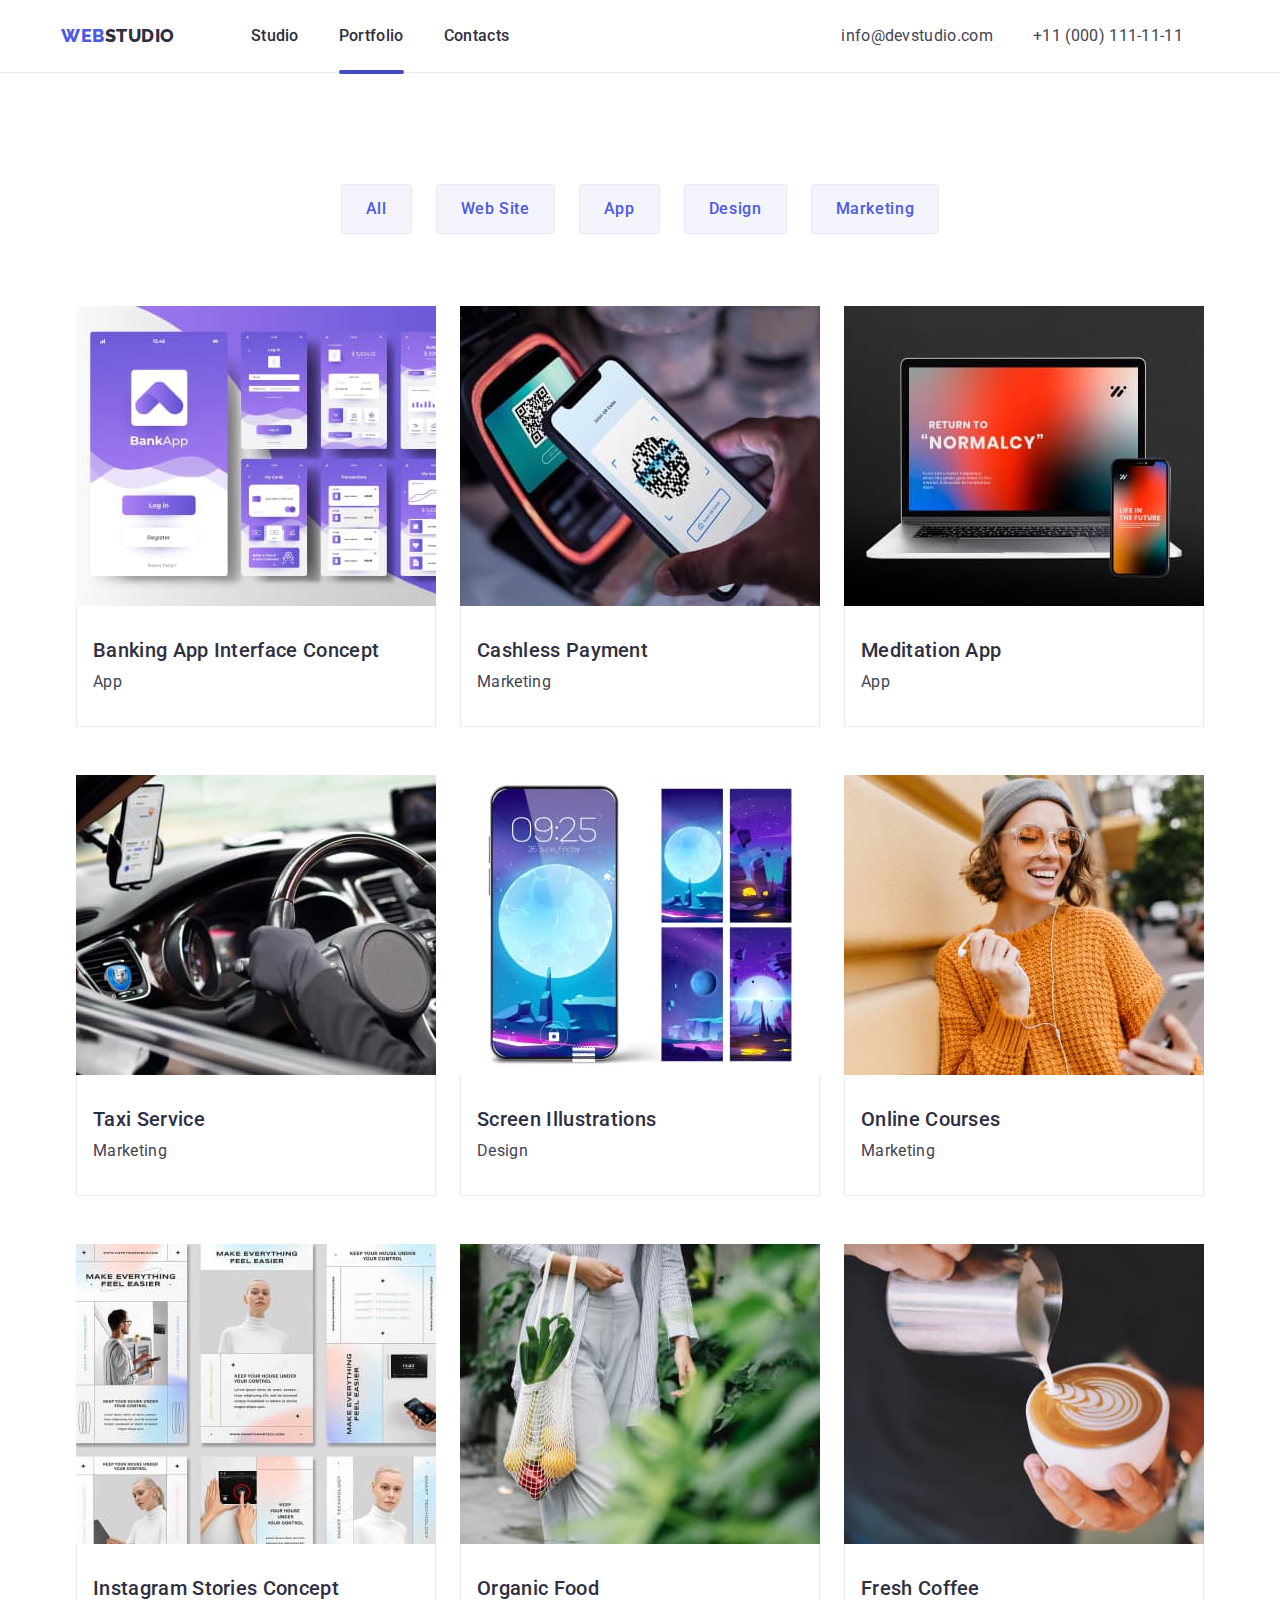
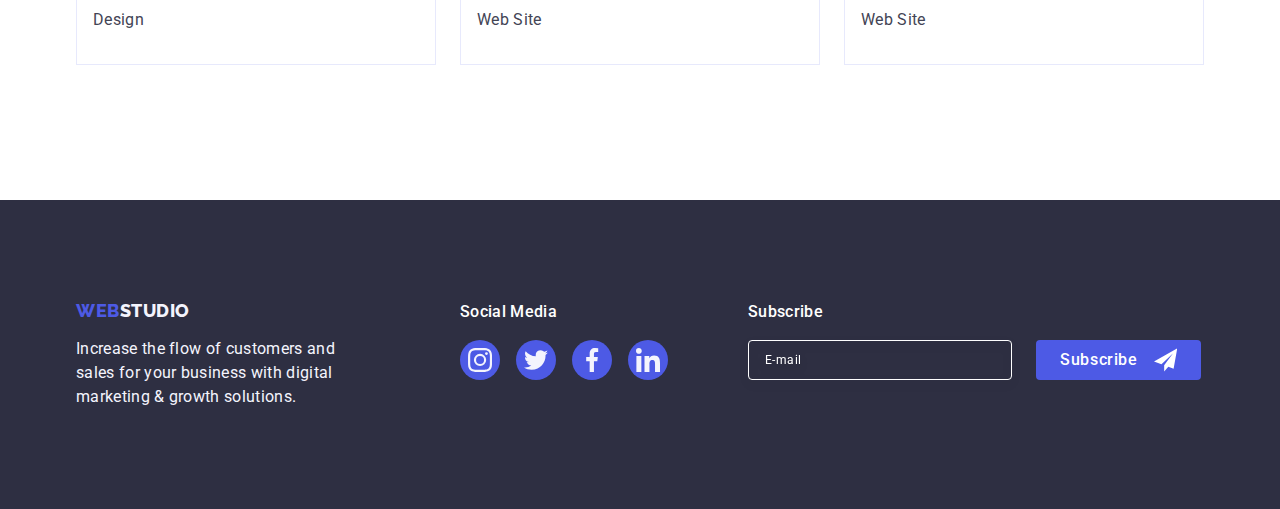
==== commit 7d62ad94: "all by 0" ====
--- a/portfolio.html
+++ b/portfolio.html
@@ -19,108 +19,22 @@
         <a href="./index.html" class="header-logo link">Web<span class="header-logo-second">Studio</span></a>
         <ul class="menu list">
           <li class="menu-item">
-             <a href="./index.html" class="menu-link link ">Studio</a></li>
+             <a href="./index.html" class="menu-link link">Studio</a></li>
           <li class="menu-item">
-             <a href="./portfolio.html" class="menu-link link  active">Portfolio</a></li>
+             <a href="./portfolio.html" class="menu-link link active">Portfolio</a></li>
           <li class="menu-item">
              <a href="" class="menu-link link">Contacts</a></li>
         </ul>
       </nav> 
       <address class="header-adress">
-        <ul class="header-adress-list list">
-             <li class="header-contacts-item">
+        <ul class="header-asdress-list list">
+             <li class="menu-item">
                <a class="header-contacts link" href="mailto:info@devstudio.com">info@devstudio.com</a></li>
-              <li class="header-contacts-item">
+              <li class="menu-item">
                 <a class="header-contacts link" href="tel:+110001111111">+11 (000) 111-11-11</a></li>
         </ul>
-      </address>
-      <button class="mobile-menu__open js-open-menu" type="button">
-        <svg
-          class="mobile-menu__open-icon"
-          width="32"
-          height="22"
-        >
-          <use href="./img/icons.svg#menu-open"></use>
-        </svg>
-      </button>
-
-      <div class="mobile-menu__container js-menu-container">
-        <div class="mobile-menu__wrapper">
-          <button class="mobile-menu__close js-close-menu" type="button">
-            <svg
-              class="mobile-menu__close-icon"
-              width="8"
-              height="8"
-            >
-              <use href="./img/icons.svg#icon-modal-close"></use>
-            </svg>
-          </button>
-          <ul class="mobile-menu__list list">
-            <li class="mobile-menu__item">
-              <a class="mobile-menu__nav link" href="./index.html"
-                >Studio</a
-              >
-            </li>
-            <li class="mobile-menu__item">
-              <a class="mobile-menu__nav current link" href="./portfolio.html"
-                >Portfolio</a
-              >
-            </li>
-            <li class="mobile-menu__item">
-              <a class="mobile-menu__nav link" href="">Contacts</a>
-            </li>
-          </ul>
-          <address class="mobile-menu__contacts">
-            <ul class="mobile-menu__contacts-list list">
-              <li class="mobile-menu__contacts-item">
-                <a
-                  class="mobile-menu__contacts-tel link"
-                  href="tel:+110001111111"
-                  >+11 (000) 111-11-11</a
-                >
-              </li>
-              <li class="mobile-menu__contacts-item">
-                <a
-                  class="mobile-menu__contacts-mail link"
-                  href="mailto:info@devstudio.com"
-                  >info@devstudio.com</a
-                >
-              </li>
-            </ul>
-          </address>
-          <ul class="mobile-menu__social-list list">
-            <li class="mobile-menu__social-item">
-              <a class="mobile-menu__social-link link" href="">
-                <svg class="mobile-menu__social-icon" width="16" height="16">
-                  <use href="./img/icons.svg#icon-instagram"></use>
-                </svg>
-              </a>
-            </li>
-            <li class="mobile-menu__social-item">
-              <a class="mobile-menu__social-link link" href="">
-                <svg class="mobile-menu__social-icon" width="16" height="16">
-                  <use href="./img/icons.svg#icon-twitter"></use>
-                </svg>
-              </a>
-            </li>
-            <li class="mobile-menu__social-item">
-              <a class="mobile-menu__social-link link" href="">
-                <svg class="mobile-menu__social-icon" width="16" height="16">
-                  <use href="./img/icons.svg#icon-facebook"></use>
-                </svg>
-              </a>
-            </li>
-            <li class="mobile-menu__social-item">
-              <a class="mobile-menu__social-link link" href="">
-                <svg class="mobile-menu__social-icon" width="16" height="16">
-                  <use href="./img/icons.svg#icon-linkedin"></use>
-                </svg>
-              </a>
-            </li>
-          </ul>
-        </div>
-      </div>
-     </div>  
+      </address>  
+    </div>
   </header>
   
 <main>
--- a/css/styles.css
+++ b/css/styles.css
@@ -71,25 +71,6 @@
   padding: 15px;
 }
 
-@media screen and (min-width: 428px) {
-  .container {
-    width: 428px;
-  }
-}
-
-@media screen and (min-width: 768px) {
-  .container {
-    width: 768px;
-  }
-}
-
-@media screen and (min-width: 1158px) {
-  .container {
-    width: 1158px;
-    padding: 0 15px;
-  }
-}
-
 .section {
   padding-top: 120px;
   padding-bottom: 120px;
@@ -98,7 +79,6 @@
 .title {
   margin-bottom: 8px; 
 }
-
 
 .visually-hidden {
   position: absolute;
@@ -285,12 +265,6 @@
   letter-spacing: 0.02em;
 }
 
-@media screen and (max-width: 767px) {
-  .menu-item {
-    display: none;
-  }
-}
-
 
 .menu-link {
   padding-top: 24px;
@@ -307,7 +281,7 @@
 background-color: var(--white-color);
 }
 
-.header-adress-list {
+.header-asdress-list {
   display: flex;
   gap: 40px;
   margin-left: 332px;
@@ -320,51 +294,6 @@
   font-style: normal;
   transition: color var(--transform-item-hover);
 }  
-@media screen and (max-width: 767px) {
-  .header-adress {
-    display: none;
-  }
-}
-
-@media screen and (min-width: 1158px) {
-  .header-adress-list {
-    padding-top: 24px;
-    padding-bottom: 24px;
-    display: flex;
-    gap: 40px;
-  }
-}
-.header-contacts-item{
-  display: flex;
-  gap: 70px;
-  color: var(--titletext-color);
-  letter-spacing: 0.02em;
-}
-
-@media screen and (max-width: 1157px) {
-  .header-contacts-item:first-child {
-    margin-bottom: 12px;
-  }
-}
-
-@media screen and (min-width: 768px) {
-  .header-contacts {
-    color: var(--text-color);
-    font-weight: 400;
-    font-size: 12px;
-    line-height: 1.17;
-    letter-spacing: 0.04em;
-    transition: color 250ms cubic-bezier(0.4, 0, 0.2, 1);
-  }
-}
-
-@media screen and (min-width: 1158px) {
-  .header-contacts {
-    font-size: 16px;
-    line-height: 1.5;
-    display: inline-block;
-  }
-}
   
 
 .header-contacts:hover{
@@ -373,92 +302,25 @@
 .header-contact:focus{
   color:var(--change-color);
 }
-
 /* =================/HEADER================= */
 
 /* =================HERO================= */
-.hero{
-  background-color:var(--titletext-color) ;
-}
-@media screen and (max-width: 1157px) {
-  .hero {
-    padding: 112px 0;
-  }
-}
-
-@media screen and (min-width: 1158px) {
-  .hero {
-    padding: 188px 0;
-  }
-}
-
-.hero-img {
-  width: 100%;
-  background-position: center;
-  background-repeat: no-repeat;
-  background-size: cover;
-  background-image: linear-gradient(
-      rgba(46, 47, 66, 0.7),
-      rgba(46, 47, 66, 0.7)
-    ),
-    url('../img/people-office.jpg');
-}
-
-@media (min-device-pixel-ratio: 2),
-  (min-resolution: 192dpi),
-  (min-resolution: 2dppx) {
-  .hero__bg-image {
-    background-image: linear-gradient(
-        rgba(46, 47, 66, 0.7),
-        rgba(46, 47, 66, 0.7)
-      ),
-      url('../img/hero-mobile-2x.jpg');
-  }
-}
-
-@media screen and (min-width: 768px) {
-  .hero__bg-image {
-    width: 100%;
-    background-image: linear-gradient(
-        rgba(46, 47, 66, 0.7),
-        rgba(46, 47, 66, 0.7)
-      ),
-      url('../img/hero-tablet-1x.jpg');
-  }
-
-  @media (min-device-pixel-ratio: 2),
-    (min-resolution: 192dpi),
-    (min-resolution: 2dppx) {
-    .hero__bg-image {
-      background-image: linear-gradient(
-          rgba(46, 47, 66, 0.7),
-          rgba(46, 47, 66, 0.7)
-        ),
-        url('../img/hero-tablet-2x.jpg');
-    }
-  }
-}
-
-@media screen and (min-width: 1158px) {
-  .hero__bg-image {
-    width: 100%;
-    background-image: linear-gradient(
-        rgba(46, 47, 66, 0.7),
-        rgba(46, 47, 66, 0.7)
-      ),
-      url('../img/hero-desktop-1x.jpg');
-  }
-  @media (min-device-pixel-ratio: 2),
-    (min-resolution: 192dpi),
-    (min-resolution: 2dppx) {
-    .hero__bg-image {
-      background-image: linear-gradient(
-          rgba(46, 47, 66, 0.7),
-          rgba(46, 47, 66, 0.7)
-        ),
-        url('../img/hero-desktop-2x.jpg');
-    }
-  }
+
+.hero-oder {
+ padding-top: 188px;
+ padding-bottom: 188px;
+ background-color: var(--titletext-color);
+ background-image: linear-gradient(
+  rgba(46, 47, 66, 0.7),
+  rgba(46, 47, 66, 0.7)
+),
+url('../img/people-office.jpg');;
+ background-repeat: no-repeat;
+ background-position: center;
+ background-size: cover;
+ width: 1440px;
+ height: 600px;
+ margin: 0 auto;
 }
  
 .hero-title {
@@ -475,130 +337,42 @@
   color: var(--white-color);
   
 }
-
-@media screen and (min-width: 768px) {
-  .hero-title {
-    font-size: 56px;
-    line-height: 1.07;
-    max-width: 496px;
-    margin: 0 auto 36px;
-  }
-}
-
-@media screen and (min-width: 1158px) {
-  .hero-title {
-    margin: 0 auto 48px;
-  }
-}
-
 /* =================/HERO================= */
 
 
 /* =================Feature================= */
 
-@media screen and (max-width: 1157px) {
-  .section-feature {
-    padding: 96px 0;
-  }
-}
-
-@media screen and (min-width: 1158px) {
-  .section-feature {
-    padding: 120px 0;
-  }
-}
-
-@media screen and (max-width: 767px) {
-  .section-feature {
-    display: flex;
-    flex-direction: column;
-    gap: 72px;
-  }
-}
-@media screen and (min-width: 768px) {
-  .feature-list {
-    display: flex;
-    flex-direction: row;
-    flex-wrap: wrap;
-    row-gap: 72px;
-    column-gap: 24px;
-  }
-}
-
-@media screen and (min-width: 1158px) {
-  .feature-list {
-    flex-wrap: nowrap;
-    gap: 24px;
-  }
-}
-
-@media screen and (min-width: 768px) {
-  .feature-list .item {
-    width: calc((100% - 24px) / 2);
-  }
-}
-
-@media screen and (min-width: 1158px) {
-  .feature-list .item {
-    width: calc((100% - 72px) / 4);
-  }
-}
-
-.feature-title{
-  color: var(--titletext-color);
-  text-align: center;
-  font-weight: 700;
-  font-size: 36px;
-  line-height: 1.11;
-  margin-bottom: 8px;
-}
-
-@media screen and (min-width: 768px) {
-  .feature-title {
-    text-align: start;
-  }
-}
-
-@media screen and (min-width: 1158px) {
-  .feature-title{
-    font-weight: 500;
-    font-size: 20px;
-    line-height: 1.2;
-  }
-}
-
-
-.feature-text {
+.section-feature {
+padding: 120px 0;
+}
+
+.feature-list {
+  display: flex;
+  align-items: flex-start;
+  padding: 0px;
+  gap: 24px;
+
+}
+.feature-list .item {
+  width: 264px;
+}
+
+.feature-list .text {
   
   color: var(--text-color);
   line-height: 1.5;
- }
-
- @media screen and (min-width: 1158px) {
-  .feature-text {
-    font-weight: 400;
   }
-}
- 
-
-
-.feature-wrapper {
-  display: flex;
-  align-items: center;
-  justify-content: center;
-  height: 112px;
-  border-radius: 4px;
-   background-color: var(--backgound-cloud);
-  margin-bottom: 8px;
-}
-
-@media screen and (max-width: 1157px) {
   .feature-wrapper {
-    display: none;
+    display: flex;
+    align-items: center;
+    justify-content: center;
+    height: 112px;
+    border-radius: 4px;
+    background-color: var(--backgound-cloud);
+    margin-bottom: 8px;
   }
-}
-  
 /* =================projects================= */
+
 .section-projects {
   padding-top: 0; 
   padding-bottom: 120px;
@@ -607,55 +381,13 @@
   justify-content: center;
 }
 
-@media screen and (max-width: 1157px) {
-  .section-projects {
-    display: none;
-  }
-}
-
-@media screen and (min-width: 1158px) {
-  .section-projects{
-    padding-bottom: 120px;
-  }
-
-  .section-title {
-    color: var(--titletext-color);
-    font-weight: 700;
-    font-size: 36px;
-    line-height: 1.11;
-    text-align: center;
-    text-transform: capitalize;
-    margin-bottom: 72px;
-  }
-
-  .section-title{
-    display: flex;
-    gap: 24px;
-  }
-}
-
-.section-projects {
-  padding-top: 0; 
-  padding-bottom: 120px;
-  top: 1016px;
-  left: 156px;
-  justify-content: center;
-}
-
-
-.section-title {
+
+.projects-list {
   display: flex;
   gap: 24px;
   align-items: flex-start;
   padding: 0px;
-  }
-
-  .projects-list {
-    display: flex;
-    gap: 24px;
-    align-items: flex-start;
-    padding: 0px;
-    } 
+  } 
 
 .projects-list >.item {
   color: var(--text-color);
@@ -668,18 +400,6 @@
 .team {
   background-color: var(--backgound-cloud);
   padding: 120px 0;
-}
-
-@media screen and (max-width: 1157px) {
-  .team {
-    padding: 96px 0;
-  }
-}
-
-@media screen and (min-width: 1158px) {
-  .team {
-    padding: 120px 0;
-  }
 }
 
 .team-title {
@@ -699,41 +419,12 @@
   gap: 24px;
 }
 
-@media screen and (min-width: 768px) {
-  .team-list {
-    display: flex;
-    flex-direction: row;
-    flex-wrap: wrap;
-    row-gap: 64px;
-    column-gap: 24px;
-  }
-}
-
-@media screen and (min-width: 1158px) {
-  .team-list {
-    flex-wrap: nowrap;
-    gap: 24px;
-  }
-}
-
 .team-item {
   background-color: var(--white-color);
   box-shadow: 0px 2px 1px 0px rgba(46, 47, 66, 0.08),
     0px 1px 1px 0px rgba(46, 47, 66, 0.16),
     0px 1px 6px 0px rgba(46, 47, 66, 0.08);
   border-radius: 0px 0px 4px 4px;
-}
-
-@media screen and (min-width: 768px) {
-  .team-item {
-    width: calc((100%-24px) / 2);
-  }
-}
-
-@media screen and (min-width: 1158px) {
-  .team-item {
-    width: calc((100%-72px) / 4);
-  }
 }
 
 .team-wrapper {
@@ -793,22 +484,8 @@
  
 /* =================/our team================= */
 /* =================customers================ */
-@media screen and (max-width: 1157px) {
-  .customers {
-    padding: 96px 0;
-  }
-}
-
-@media screen and (min-width: 1158px) {
-  .customers {
-    padding: 120px 0;
-  }
-}
-
-@media screen and (min-width: 768px) and (max-width: 1157px) {
-  .customers__container {
-    width: 552px;
-  }
+.customers {
+  padding: 120px 0;
 }
 
 .customers-title {
@@ -827,32 +504,10 @@
   justify-content: center;
   gap: 24px;
 }
-@media screen and (min-width: 768px) {
-  .customers-list {
-    gap: 24px;
-    row-gap: 72px;
-  }
-}
-
-@media screen and (min-width: 1158px) {
-  .customers-list {
-    gap: 24px;
-  }
-}
+
 .customers-item {
   width: 168px;
   height: 88px;
-}
-@media screen and (min-width: 768px) {
-  .customers-item {
-    width: calc((100% - 48px) / 3);
-  }
-}
-
-@media screen and (min-width: 1158px) {
-  .customers-item {
-    width: calc((100% - 120px) / 6);
-  }
 }
 
 .customers-link {
@@ -884,20 +539,6 @@
   padding-top: 96px;
   padding-bottom: 120px;
 }
-@media screen and (min-width: 768px) {
-  .portfolio {
-    padding-top: 64px;
-    padding-bottom: 96px;
-  }
-}
-
-@media screen and (min-width: 1158px) {
-  .portfolio {
-    padding-top: 100px;
-    padding-bottom: 120px;
-  }
-}
-
 
 .portfolio-filter {
   margin-bottom: 72px; 
@@ -905,18 +546,6 @@
   justify-content: center;
   gap: 24px;
   
-}
-@media screen and (min-width: 768px) {
-  .portfolio-filter {
-    justify-content: center;
-    margin-bottom: 64px;
-  }
-}
-
-@media screen and (min-width: 1158px) {
-  .portfolio-filter {
-    margin-bottom: 72px;
-  }
 }
 
 .project-title {
@@ -943,33 +572,10 @@
   column-gap: 24px;
   row-gap: 48px; 
  }
- @media screen and (min-width: 768px) {
-  .portfolio-projects-list {
-    display: flex;
-    flex-wrap: wrap;
-    row-gap: 72px;
-    column-gap: 24px;
-  }
-}
-
-@media screen and (min-width: 1158px) {
-  .portfolio-projects-list {
-    row-gap: 48px;
-  }
-}
-
-
-@media screen and (max-width: 767px) {
-  .projects-item:not(:last-child) {
-    margin-bottom: 48px;
-  }
-}
-
-@media screen and (min-width: 1158px) {
-  .projects-item {
-    width: calc((100% - 48px) / 3);
-    transition: box-shadow var(--transform-item-hover);
-  }
+
+ .projects-item {
+  width: calc((100% - 48px) / 3);
+  transition: box-shadow var(--transform-item-hover);
 }
 
 .projects-link {
@@ -1039,17 +645,7 @@
   position: relative;
   overflow: hidden;
 }
-@media screen and (min-width: 768px) {
-  .project-image-wrapper {
-    width: 356px;
-  }
-}
-
-@media screen and (min-width: 1158px) {
-  .project-image-wrapper {
-    width: 360px;
-  }
-}
+
 .projects-item:hover .overlay{
   transform:translate(0,0);
 }
@@ -1064,50 +660,11 @@
   background-color: var(--titletext-color);
 }
 
-@media screen and (max-width: 1157px) {
-  .footer {
-    padding: 96px 0;
-  }
-}
-
-
  .footer-container{
     display: flex;
     padding-top: 100px;
     padding-bottom: 100px;
   }
-  @media screen and (min-width: 768px) and (max-width: 1157px) {
-    .footer-container {
-      width: 552px;
-      text-align: start;
-      display: flex;
-      flex-wrap: wrap;
-    }
-  }
-  
-  @media screen and (min-width: 1158px) {
-    .footer-container {
-      display: flex;
-      text-align: start;
-    }
-  }
-  .footer-logo-wrapper {
-    width: 264px;
-    margin: 0 auto;
-  }
-  
-  @media screen and (min-width: 768px) {
-    .footer-logo-wrapper {
-      margin: 0 24px 0 0;
-    }
-  }
-  
-  @media screen and (min-width: 1158px) {
-    .footer-logo-wrapper {
-      margin-right: 120px;
-    }
-  }
-  
 
 .footer-logo {
   display: inline-block;
@@ -1122,7 +679,6 @@
  color: var(--blue-color);
 }
 
-
 .footer-logo-second {
   color: var(--backgound-cloud);
   margin-top: 101.5px;
@@ -1142,24 +698,12 @@
   height: 80px;
   margin-left: 120px;
 }
-@media screen and (min-width: 768px) {
-  .social-media-wrapper {
-    margin-top: 0;
-  }
-}
-
-
 .social-media-text{
   font-weight: 500;
   font-size: 16px;
   line-height: 1.5;
   color: var(--white-color);
   margin-bottom: 16px;
-}
-@media screen and (min-width: 768px) {
-  .social-media-text {
-    margin-top: 0;
-  }
 }
 
 .social-media-icon {
@@ -1223,19 +767,6 @@
   transition: transform 250ms cubic-bezier(0.4, 0, 0.2, 1);
   padding: 72px 24px 24px 24px;
 }
-@media screen and (max-width: 427px) {
-  .modal {
-    max-width: 320px;
-    overflow-y: scroll;
-  }
-}
-
-@media screen and (min-width: 768px) {
-  .modal {
-    max-width: 408px;
-  }
-}
-
 
 .modal-button {
   padding: 0;
@@ -1265,23 +796,12 @@
 flex-shrink: 0;
 }
 
-@media screen and (max-width: 767px) {
-  .footer-subscribe-wrapper {
-    margin-top: 72px;
-  }
-}
-
-@media screen and (min-width: 768px) {
-  .footer-subscribe-wrapper {
-    margin-top: 72px;
-  }
-}
-
-@media screen and (min-width: 1158px) {
-  .footer-subscribe-wrapper {
-    margin-top: 0;
-    margin-left: 80px;
-  }
+.footer-subscribe-wrapper {
+  margin-top: 0;
+  margin-left: 80px;
+  width: 264px;
+  height: 40px;
+  flex-shrink: 0;
 }
 
 .footer-subscribe-text {
@@ -1297,14 +817,6 @@
   flex-direction: row;
   gap: 24px;
 }
-@media screen and (min-width: 768px) {
-  .footer-subscribe-form {
-    display: flex;
-    flex-direction: row;
-    gap: 24px;
-  }
-}
-
 
 .footer-subscribe-input {
   font-weight: 400;
@@ -1322,12 +834,6 @@
   filter: drop-shadow(0px 4px 4px rgba(0, 0, 0, 0.15));
   outline: none;
 }
-@media screen and (min-width: 768px) {
-  .footer-subscribe-input {
-    width: 264px;
-  }
-}
-
 
 .footer-subscribe-input::placeholder {
   color: var(--white-color);
@@ -1527,184 +1033,4 @@
 .modal-button-submit:hover,
 .modal-button-submit:focus {
   background-color: var(--change-color);
-}
-
-@media screen and (min-width: 428px) {
-  .mobile-menu__open {
-    display: none;
-  }
-}
-
-.mobile-menu__open {
-  padding: 24px 0;
-  line-height: 0;
-  background-color: transparent;
-  border: none;
-  margin-left: auto;
-}
-
-.mobile-menu__open-icon {
-  fill: var(--titletext-color);
-}
-
-.mobile-menu__container {
-  position: fixed;
-  top: 0;
-  left: 0;
-  width: 100vw;
-  height: 100vh;
-  background-color: var(--white-color);
-  z-index: 999;
-  transform: translateX(100%);
-  transition: transform 250ms cubic-bezier(0.4, 0, 0.2, 1);
-}
-
-.mobile-menu__container.is-open {
-  visibility: visible;
-  pointer-events: auto;
-  transform: translateX(0);
-}
-
-@media screen and (max-width: 428px) {
-  .mobile-menu__wrapper {
-    max-width: 428px;
-  }
-}
-
-.mobile-menu__wrapper {
-  position: relative;
-  height: 100%;
-  display: flex;
-  flex-direction: column;
-  padding: 80px 40px 40px 40px;
-  margin-left: auto;
-  margin-right: auto;
-  overflow: auto;
-}
-
-.mobile-menu__close {
-  position: absolute;
-  top: 24px;
-  right: 24px;
-  width: 24px;
-  height: 24px;
-  border-radius: 50%;
-  display: flex;
-  align-items: center;
-  justify-content: center;
-  padding: 0;
-  background: transparent;
-  border: 1px solid rgba(0, 0, 0, 0.1);
-  cursor: pointer;
-  transition: background-color 250ms cubic-bezier(0.4, 0, 0.2, 1),
-    border 250ms cubic-bezier(0.4, 0, 0.2, 1);
-}
-
-.mobile-menu__close:hover,
-.mobile-menu__close:focus {
-  background-color: var(--change-color);
-  border: none;
-  fill: var(--white-color);
-}
-
-.mobile-menu__close-icon {
-  transition: fill 250ms cubic-bezier(0.4, 0, 0.2, 1);
-}
-
-.mobile-menu__item:not(:last-child) {
-  margin-bottom: 40px;
-}
-
-.mobile-menu__nav {
-  font-weight: 700;
-  font-size: 36px;
-  line-height: 1.11;
-  letter-spacing: 0.02em;
-  color: var(--titletext-color);
-  transition: color 250ms cubic-bezier(0.4, 0, 0.2, 1);
-}
-
-.mobile-menu__nav:hover,
-.mobile-menu__nav:focus {
-  color: var(--change-color);
-}
-
-.mobile-menu__nav.current {
-  color: var(--change-color);
-}
-
-.mobile-menu__contacts {
-  margin-top: auto;
-  margin-bottom: 40px;
-}
-
-.mobile-menu__contacts-item:last-child {
-  margin-top: 40px;
-}
-
-.mobile-menu__contacts-tel {
-  font-style: normal;
-  font-weight: 700;
-  font-size: 32px;
-  line-height: 1.11;
-  letter-spacing: 0.02em;
-  text-transform: capitalize;
-  color: var(--blue-color);
-}
-
-.mobile-menu__contacts-mail {
-  font-style: normal;
-  font-weight: 500;
-  font-size: 20px;
-  line-height: 1.2;
-  letter-spacing: 0.02em;
-  color: var(--text-color);
-}
-
-.mobile-menu__social-list {
-  display: flex;
-  justify-content: start;
-  gap: 56px;
-}
-
-.mobile-menu__social-item {
-  width: 40px;
-  height: 40px;
-}
-
-.mobile-menu__social-icon {
-  fill: color #F4F4FD;
-}
-
-.mobile-menu__social-link {
-  width: 100%;
-  height: 100%;
-  background-color: var(--blue-color);
-  border-radius: 50%;
-  display: flex;
-  justify-content: center;
-  align-items: center;
-  transition: background-color 250ms cubic-bezier(0.4, 0, 0.2, 1);
-}
-
-.mobile-menu__social-link:focus {
-  background-color: var(--change-color);
-}
-
-@media screen and (max-width: 427px) {
-  .mobile-menu__social-list {
-    gap: calc((100% - 160px) / 4);
-  }
-
-  .mobile-menu__contacts-tel {
-    font-size: 24px;
-  }
-}
-
-.is-active-js {
-  color: var(--white-color);
-  background-color: var(--change-color);
-  box-shadow: 0px 2px 2px 0px rgba(0, 0, 0, 0.12),
-    0px 2px 1px 0px rgba(0, 0, 0, 0.08), 0px 3px 1px 0px rgba(0, 0, 0, 0.1);
-  border: 1px solid transparent;
 }